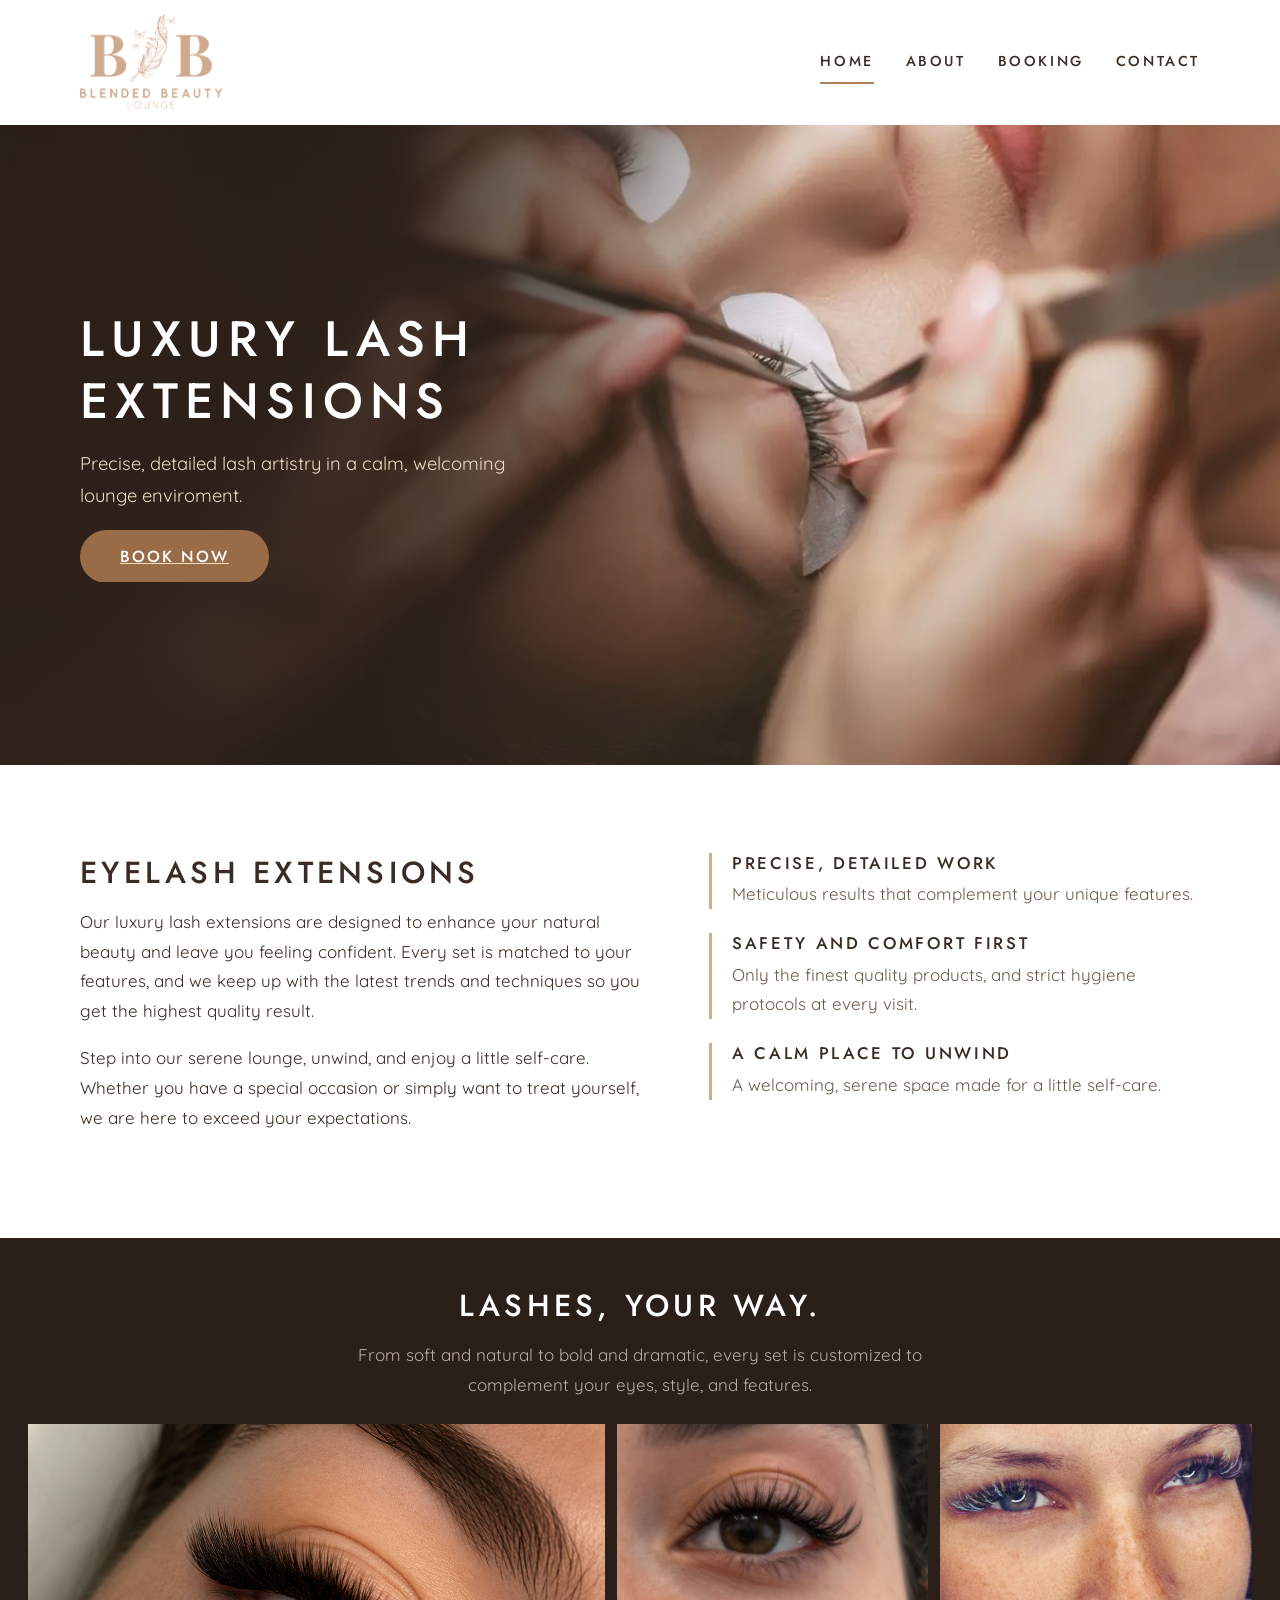
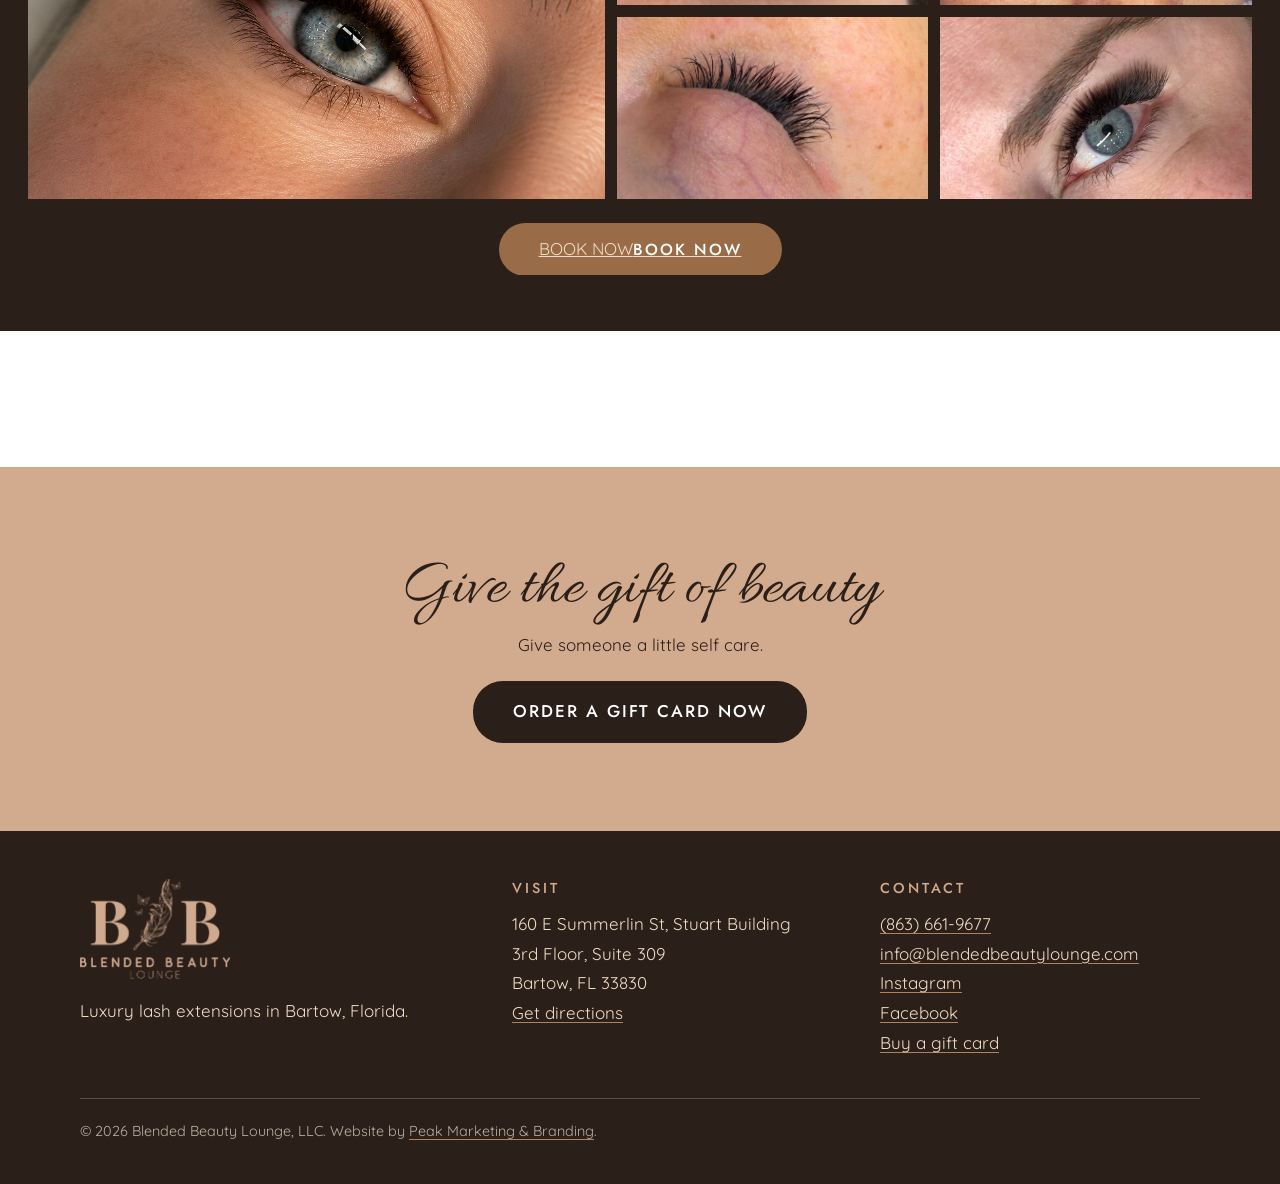
==== index.html @ c291e783 "booking button update" ====
<!DOCTYPE html>
<html lang="en">
<head>
  <meta charset="utf-8">
  <meta name="viewport" content="width=device-width, initial-scale=1">
  <title>Luxury Lash Extensions in Bartow, FL | Blended Beauty Lounge</title>
  <meta name="description" content="Blended Beauty Lounge offers luxury lash extensions in Bartow, Florida, from a licensed esthetician and multi-certified lash artist. Book online.">
  <link rel="canonical" href="https://www.blendedbeautylounge.com/">
  <link rel="icon" href="assets/favicon.png" type="image/png">
  <meta property="og:type" content="website">
  <meta property="og:site_name" content="Blended Beauty Lounge">
  <meta property="og:title" content="Luxury Lash Extensions in Bartow, FL | Blended Beauty Lounge">
  <meta property="og:description" content="Blended Beauty Lounge offers luxury lash extensions in Bartow, Florida, from a licensed esthetician and multi-certified lash artist. Book online.">
  <meta property="og:url" content="https://www.blendedbeautylounge.com/">
  <meta property="og:image" content="https://www.blendedbeautylounge.com/assets/og.jpg">
  <meta name="twitter:card" content="summary_large_image">
  <link rel="preconnect" href="https://fonts.googleapis.com">
  <link rel="preconnect" href="https://fonts.gstatic.com" crossorigin>
  <link href="https://fonts.googleapis.com/css2?family=Allura&family=Jost:wght@400;500&family=Quicksand:wght@400;500;600&display=swap" rel="stylesheet">
  <link rel="stylesheet" href="assets/style.css">
  <script type="application/ld+json">{"@context": "https://schema.org", "@type": "BeautySalon", "name": "Blended Beauty Lounge", "url": "https://www.blendedbeautylounge.com", "image": "https://www.blendedbeautylounge.com/assets/og.jpg", "telephone": "+18636619677", "email": "info@blendedbeautylounge.com", "description": "Luxury lash extensions in Bartow, Florida.", "address": {"@type": "PostalAddress", "streetAddress": "160 E Summerlin St, 3rd Floor, Suite 309", "addressLocality": "Bartow", "addressRegion": "FL", "postalCode": "33830", "addressCountry": "US"}, "sameAs": ["https://www.instagram.com/blendedbeautylounge/", "https://www.facebook.com/theblendedbeautylounge"]}</script>
</head>
<body>
  <a class="skip-link" href="#main">Skip to content</a>
  <header class="site-header">
    <div class="wrap">
      <a class="brand" href="index.html"><img src="assets/logo.png" alt="Blended Beauty Lounge" width="96" height="64"></a>
      <nav class="nav" aria-label="Main">
        <a href="index.html" aria-current="page">Home</a>
        <a href="about/index.html">About</a>
        <a href="booking/index.html">Booking</a>
        <a href="contactus/index.html">Contact</a>
      </nav>
    </div>
  </header>
  <main id="main">
    <section class="hero">
      <div class="hero-media">
        <picture>
          <source media="(max-width: 819px)" srcset="assets/hero-mobile.webp">
          <img src="assets/hero.webp" alt="A lash artist placing an individual extension with tweezers" width="2000" height="599" fetchpriority="high">
        </picture>
      </div>
      <div class="hero-copy">
        <h1>Luxury lash extensions</h1>
        <p>Precise, detailed lash artistry in a calm, welcoming lounge enviroment.</p>
        <div class="bb-booking">
          <!-- TEMPORARY: Square booking link while the normal Booksy booking is unavailable -->
          <a class="booksy-widget-button" href="https://app.squareup.com/appointments/book/9y9g8ubu2oa1xw/LD68JP7YAACZD/start" target="booking-popup" rel="noopener noreferrer" onclick="window.open(this.href, 'booking-popup', 'width=1200,height=900,menubar=no,toolbar=no,location=no,status=no,resizable=yes,scrollbars=yes'); return false;"></a>
          <!-- RESTORE THIS WHEN BOOKSY IS BACK:
          <script type="text/javascript" src="https://booksy.com/widget/code.js?id=1827236&country=us&lang=en"></script>
          -->
        </div>
      <noscript><p>Turn on JavaScript to book online, or call <a href="tel:+18636619677">(863) 661-9677</a>.</p></noscript>
      </div>
    </section>

    <section class="section" id="lashes">
      <div class="wrap split">
        <div>
          <h2>Eyelash extensions</h2>
          <p>Our luxury lash extensions are designed to enhance your natural beauty and leave you feeling confident. Every set is matched to your features, and we keep up with the latest trends and techniques so you get the highest quality result.</p>
          <p>Step into our serene lounge, unwind, and enjoy a little self-care. Whether you have a special occasion or simply want to treat yourself, we are here to exceed your expectations.</p>
        </div>
        <ul class="points">
          <li><h3>Precise, detailed work</h3><p>Meticulous results that complement your unique features.</p></li>
          <li><h3>Safety and comfort first</h3><p>Only the finest quality products, and strict hygiene protocols at every visit.</p></li>
          <li><h3>A calm place to unwind</h3><p>A welcoming, serene space made for a little self-care.</p></li>
        </ul>
      </div>
    </section>

    <section class="section work" id="work" aria-labelledby="work-title">
      <div class="wrap">
        <h2 id="work-title">Lashes, your way.</h2>
        <p class="work-intro">From soft and natural to bold and dramatic, every set is customized to complement your eyes, style, and features.</p>
        <div class="work-gallery">
          <figure class="work-photo work-photo--blue">
            <img src="assets/Blue-eye close-up.png" alt="Close-up of a blue eye with custom lash extensions" width="1122" height="1402" loading="lazy">
          </figure>
          <figure class="work-photo work-photo--brown">
            <img src="assets/Brown-eye wispy set.jpeg" alt="Brown eye with a soft, wispy lash set" width="3024" height="4032" loading="lazy">
          </figure>
          <figure class="work-photo work-photo--closed">
            <img src="assets/Closed-eye side profile.jpeg" alt="Side profile showing a detailed lash set" width="4032" height="3024" loading="lazy">
          </figure>
         <figure class="work-photo work-photo--additional">
  <img src="assets/lash-set-04.jpg" alt="Lash extension set" loading="lazy">
</figure>
<figure class="work-photo work-photo--additional">
  <img src="assets/lash-set-05.jpg" alt="Lash extension set" loading="lazy">
</figure>
        </div>
        <div class="bb-booking work-cta">
          <!-- TEMPORARY: Square booking URL while the Booksy gallery button is unavailable -->
          <a class="booksy-widget-button" href="https://app.squareup.com/appointments/book/9y9g8ubu2oa1xw/LD68JP7YAACZD/start" target="booking-popup" rel="noopener noreferrer" onclick="window.open(this.href, 'booking-popup', 'width=1200,height=900,menubar=no,toolbar=no,location=no,status=no,resizable=yes,scrollbars=yes'); return false;">BOOK NOW</a>
          <!-- RESTORE THIS WHEN READY:
          <script type="text/javascript" src="https://booksy.com/widget/code.js?id=1827236&amp;country=us&amp;lang=en&amp;instance=work"></script>
          -->
        </div>
      </div>
    </section>

    <section class="section reviews">
      <div class="wrap">
        <script src="https://elfsightcdn.com/platform.js" async></script>
        <div class="elfsight-app-362c52ef-79dd-494c-a66e-9b4983d37ee5" data-elfsight-app-lazy></div>
      </div>
    </section>

    <section class="section gift">
      <div class="wrap">
        <p class="script">Give the gift of beauty</p>
        <p>Give someone a little self care.</p>
        <!-- TEMPORARY: Square gift card URL while Booksy gift cards are unavailable -->
        <a class="btn" href="https://squareup.com/gift/MLKXYZHG140ZA/order" target="gift-card-popup" rel="noopener noreferrer" onclick="window.open(this.href, 'gift-card-popup', 'width=1100,height=900,menubar=no,toolbar=no,location=no,status=no,resizable=yes,scrollbars=yes'); return false;">Order a Gift Card now</a>
        <!-- RESTORE THIS WHEN READY:
        <a class="btn" href="https://booksy.com/en-us/1827236_blended-beauty-lounge_brows-lashes_15997_bartow">Buy a gift card on Booksy</a>
        -->
      </div>
    </section>
  </main>
  <footer class="site-footer">
    <div class="wrap">
      <div class="footer-grid">
        <div>
          <img class="footer-logo" src="assets/logo.png" alt="Blended Beauty Lounge" width="150" height="101">
          <p>Luxury lash extensions in Bartow, Florida.</p>
        </div>
        <div>
          <h2>Visit</h2>
          <address>160 E Summerlin St, Stuart Building<br>3rd Floor, Suite 309<br>Bartow, FL 33830</address>
          <p><a href="https://www.google.com/maps/search/?api=1&query=160+E+Summerlin+St+Bartow+FL+33830">Get directions</a></p>
        </div>
        <div>
          <h2>Contact</h2>
          <ul>
            <li><a href="tel:+18636619677">(863) 661-9677</a></li>
            <li><a href="mailto:info@blendedbeautylounge.com">info@blendedbeautylounge.com</a></li>
            <li><a href="https://www.instagram.com/blendedbeautylounge/">Instagram</a></li>
            <li><a href="https://www.facebook.com/theblendedbeautylounge">Facebook</a></li>
            <li><a href="https://booksy.com/en-us/1827236_blended-beauty-lounge_brows-lashes_15997_bartow">Buy a gift card</a></li>
          </ul>
        </div>
      </div>
      <p class="legal">&copy; 2026 Blended Beauty Lounge, LLC. Website by <a href="http://peak4results.com">Peak Marketing &amp; Branding</a>.</p>
    </div>
  </footer>
</body>
</html>
---- assets/style.css ----
/* Blended Beauty Lounge
   Brand tokens come from the 2023 brand guide.
   Fonts: Jost (headings) and Quicksand (body) stand in for Neothic and Caviar Dreams.
   Allura stands in for Sientta Script. Swap them if you have the licensed font files. */

:root {
  --cashmere: #efdcc5;
  --charmeuse: #d2ab8e;
  --leather: #b1815b;
  --white: #ffffff;
  --dusty-rose: #d5b1a3;
  --tulle: #bcaea1;
  --suede: #c5c1be;

  --ink: #3a2c24;          /* body text on light backgrounds */
  --ink-soft: #6b584b;
  --deep: #2b1f19;         /* dark sections */
  --button: #9a6b47;       /* Leather, darkened so white text passes contrast */
  --button-hover: #7d5538;

  --font-head: "Jost", "Century Gothic", "Avenir Next", sans-serif;
  --font-body: "Quicksand", "Avenir Next", "Segoe UI", sans-serif;
  --font-script: "Allura", "Snell Roundhand", cursive;

  --wrap: 1120px;
}

*, *::before, *::after { box-sizing: border-box; }
html { -webkit-text-size-adjust: 100%; }
body {
  margin: 0;
  background: var(--white);
  color: var(--ink);
  font-family: var(--font-body);
  font-size: 1.0625rem;
  line-height: 1.75;
}
img { max-width: 100%; height: auto; display: block; }
a { color: inherit; }

.skip-link {
  position: absolute; left: -999px; top: 0;
  background: var(--deep); color: var(--cashmere);
  padding: .75rem 1rem; z-index: 100;
}
.skip-link:focus { left: 0; }

:focus-visible { outline: 3px solid var(--ink); outline-offset: 3px; }

.wrap { width: min(100% - 3rem, var(--wrap)); margin-inline: auto; }

/* ---------- Header ---------- */
.site-header { background: var(--white); }
.site-header .wrap {
  display: flex; align-items: center; justify-content: space-between;
  gap: 1rem 2rem; flex-wrap: wrap;
  padding-block: .9rem;
}
.brand img { height: 96px; width: auto; }
.nav { display: flex; gap: .25rem 2rem; flex-wrap: wrap; }
.nav a {
  font-family: var(--font-head);
  font-size: .9rem; font-weight: 500;
  letter-spacing: .18em; text-transform: uppercase;
  text-decoration: none; color: var(--ink);
  padding: .5rem 0;
  border-bottom: 2px solid transparent;
}
.nav a:hover { border-bottom-color: var(--leather); }
.nav a[aria-current="page"] { border-bottom-color: var(--leather); }

/* ---------- Headings ---------- */
h1, h2, h3 {
  font-family: var(--font-head);
  font-weight: 500;
  text-transform: uppercase;
  letter-spacing: .14em;
  line-height: 1.25;
  margin: 0 0 1rem;
}
h1 { font-size: clamp(1.9rem, 4.2vw, 3.1rem); }
h2 { font-size: clamp(1.4rem, 2.6vw, 1.9rem); }
h3 { font-size: 1.05rem; letter-spacing: .16em; }
p { margin: 0 0 1.1rem; max-width: 62ch; }

/* ---------- Booksy button ---------- */
.bb-booking { display: inline-block; text-align: center; height: 52px; overflow: hidden; }
.booksy-widget-button {
  background-image: none !important;
  background-color: var(--button) !important;
  width: auto !important;
  height: auto !important;
  display: inline-block !important;
  padding: 16px 40px !important;
  border-radius: 30px !important;
  border: none !important;
  cursor: pointer !important;
  line-height: 20px !important;
  transition: background-color .2s ease;
}
.booksy-widget-button::after {
  content: "BOOK NOW";
  color: #fff;
  font-family: var(--font-head);
  font-size: 16px;
  font-weight: 500;
  letter-spacing: 2px;
}
.booksy-widget-button:hover { background-color: var(--button-hover) !important; }
.booksy-widget-button:focus-visible { outline: 3px solid #fff; outline-offset: 3px; }
.on-light .booksy-widget-button:focus-visible { outline-color: var(--ink); }

.btn {
  display: inline-block;
  background: var(--button); color: #fff;
  font-family: var(--font-head); font-weight: 500;
  letter-spacing: 2px; text-transform: uppercase; text-decoration: none;
  padding: 16px 40px; border-radius: 30px;
  transition: background-color .2s ease;
}
.btn:hover { background: var(--button-hover); }

/* ---------- Home hero ---------- */
.hero { display: grid; background: var(--deep); color: var(--cashmere); }
.hero-media { grid-area: 1 / 1; min-height: 340px; }
.hero-media img { width: 100%; height: 100%; object-fit: cover; object-position: 70% center; }
.hero-copy {
  grid-area: 2 / 1;
  padding: 2.5rem 1.5rem 3rem;
  display: flex; flex-direction: column; align-items: flex-start;
}
.hero-copy h1 { color: var(--white); max-width: 16ch; }
.hero-copy p { color: var(--cashmere); font-size: 1.15rem; }
.hero-copy .lockup { width: 150px; margin-bottom: 1.5rem; }

@media (min-width: 820px) {
  .hero { min-height: min(72vh, 640px); }
  .hero-media { grid-area: 1 / 1; min-height: 0; }
  .hero-media::after {
    content: ""; position: absolute; inset: 0;
    background: linear-gradient(90deg, rgba(43,31,25,.92) 0%, rgba(43,31,25,.78) 34%, rgba(43,31,25,0) 62%);
  }
  .hero-media { position: relative; }
  .hero-copy {
    grid-area: 1 / 1; z-index: 1;
    justify-content: center;
    width: min(100% - 3rem, var(--wrap)); margin-inline: auto;
    padding: 3rem 0;
  }
  .hero-copy > * { max-width: 30rem; }
  .hero-copy .lockup { width: 190px; }
}

/* ---------- Sections ---------- */
.section { padding-block: clamp(3rem, 7vw, 5.5rem); }
.section.tint { background: var(--cashmere); }
.split { display: grid; gap: 2.5rem; align-items: start; }
@media (min-width: 820px) { .split { grid-template-columns: 1.15fr 1fr; gap: 4rem; } }
@media (max-width: 819px) {
  .about-page .about-photo { order: -1; }
  .about-page .about-heading { display: flex; flex-direction: column; gap: .15rem; }
}

.points { list-style: none; margin: 0; padding: 0; display: grid; gap: 1.5rem; }
.points li { padding-left: 1.25rem; border-left: 3px solid var(--charmeuse); }
.points h3 { margin-bottom: .35rem; }
.points p { margin: 0; color: var(--ink-soft); }

.work { background: var(--deep); color: var(--cashmere); text-align: center; padding-block: clamp(2.0625rem, 3.75vw, 3rem); }
.work-eyebrow {
  margin: 0 0 .65rem;
  color: var(--charmeuse);
  font-family: var(--font-head);
  font-size: .8rem;
  font-weight: 500;
  letter-spacing: .2em;
  text-transform: uppercase;
}
.work h2 { color: var(--white); }
.work-intro { margin: 0 auto; color: var(--tulle); }
.work-gallery {
  display: grid;
  grid-template-columns: 1fr;
  grid-template-rows: repeat(2, minmax(0, 1fr));
  gap: .75rem;
  aspect-ratio: auto;
  margin: 1.5rem auto 0;
}
.work-photo { min-width: 0; min-height: 0; margin: 0; overflow: hidden; }
.work-photo img { width: 100%; height: 100%; object-fit: cover; }
.work-photo--blue img { object-position: 50% 46%; }
.work-photo--brown img { object-position: 50% 42%; }
.work-photo--closed img { object-position: 52% 50%; }
.work-photo--placeholder { background: rgba(239, 220, 197, .1); }
.work-cta { margin-top: 1.5rem; }

@media (min-width: 700px) {
  .work-gallery {
    width: 100%;
    height: clamp(280px, 37.5vw, 375px);
    grid-template-columns: minmax(0, 1.85fr) repeat(2, minmax(0, 1fr));
    grid-template-rows: repeat(2, minmax(0, 1fr));
  }
  .work-photo--blue { grid-column: 1; grid-row: 1 / span 2; }
  .work-photo--brown { grid-column: 2; grid-row: 1; }
  .work-photo--closed { grid-column: 2; grid-row: 2; }
  .work-photo--placeholder:nth-last-child(2) { grid-column: 3; grid-row: 1; }
  .work-photo--placeholder:last-child { grid-column: 3; grid-row: 2; }
  .work-photo--blue img { object-position: 50% 48%; }
  .work-photo--brown img { object-position: 50% 38%; }
  .work-photo--closed img { object-position: 53% 48%; }
}
@media (min-width: 1000px) {
  .work-gallery {
    width: min(calc(100vw - 3rem), 1224px);
    height: 375px;
    position: relative;
    left: 50%;
    transform: translateX(-50%);
  }
}
@media (max-width: 699px) {
  .work-gallery { grid-template-columns: 1fr; grid-template-rows: none; gap: .75rem; margin-top: 1.5rem; }
  .work-photo { aspect-ratio: 2.1 / 1; }
  .work-photo--blue img { object-position: 50% 55%; }
  .work-photo--brown img { object-position: 50% 40%; }
  .work-photo--closed img { object-position: 54% 67%; }
  .work-cta { margin-top: 1.5rem; }
}

.reviews { padding-top: clamp(2rem, 5vw, 3rem); }
.reviews .wrap { max-width: 1000px; }
.reviews .elfsight-app-362c52ef-79dd-494c-a66e-9b4983d37ee5 {
  width: 100%;
  max-width: 100%;
}

/* Gift band */
.gift { background: var(--charmeuse); color: var(--deep); text-align: center; }
.gift .wrap { display: grid; justify-items: center; gap: .25rem; }
.gift .script {
  font-family: var(--font-script);
  font-size: clamp(2.6rem, 6vw, 4rem);
  line-height: 1.1; margin: 0;
}
.gift p { margin-inline: auto; }
.gift .btn { background: var(--deep); }
.gift .btn:hover { background: #000; }

/* ---------- Inner pages ---------- */
.page-head { background: var(--cashmere); padding-block: clamp(2.5rem, 6vw, 4rem); }
.page-head h1 { margin: 0; }
.about-photo {
  overflow: hidden;
  border-radius: 4px;
  aspect-ratio: 1 / 1;
}
.about-photo img {
  width: 100%;
  height: 100%;
  display: block;
  object-fit: contain;
}

.info { display: grid; gap: 2rem; }
@media (min-width: 820px) { .info { grid-template-columns: 1fr 1.2fr; gap: 4rem; } }
.info address { font-style: normal; }
.info dl { margin: 0; }
.info dt {
  font-family: var(--font-head); font-size: .85rem; font-weight: 500;
  letter-spacing: .18em; text-transform: uppercase; color: var(--ink-soft);
  margin-top: 1.5rem;
}
.info dt:first-child { margin-top: 0; }
.info dd { margin: .25rem 0 0; }
.info a { text-decoration-color: var(--leather); text-underline-offset: 3px; }
.map { width: 100%; min-height: 340px; border: 0; border-radius: 4px; background: var(--cashmere); }

.booking-box { text-align: center; }
.booking-box p { margin-inline: auto; }

/* ---------- Footer ---------- */
.site-footer { background: var(--deep); color: var(--cashmere); padding-block: 3rem 2rem; }
.footer-grid { display: grid; gap: 2rem; }
@media (min-width: 820px) { .footer-grid { grid-template-columns: 1.2fr 1fr 1fr; gap: 3rem; } }
.site-footer h2 { font-size: .9rem; letter-spacing: .2em; color: var(--charmeuse); margin-bottom: .75rem; }
.site-footer address { font-style: normal; }
.site-footer a { text-decoration-color: var(--leather); text-underline-offset: 3px; }
.site-footer ul { list-style: none; margin: 0; padding: 0; }
.site-footer p { margin-bottom: .5rem; }
.footer-logo { width: 150px; margin-bottom: 1rem; }
.legal { max-width: none; margin-top: 2.5rem; padding-top: 1.25rem; border-top: 1px solid rgba(239,220,197,.25); font-size: .9rem; color: var(--tulle); }

@media (prefers-reduced-motion: reduce) { * { transition: none !important; } }

@media (max-width: 480px) {
  .site-header .brand { margin-inline: auto; }
  .nav { width: 100%; justify-content: center; gap: .25rem 1.1rem; }
  .nav a { font-size: .8rem; letter-spacing: .12em; }
  .footer-logo { margin-inline: auto; }
}
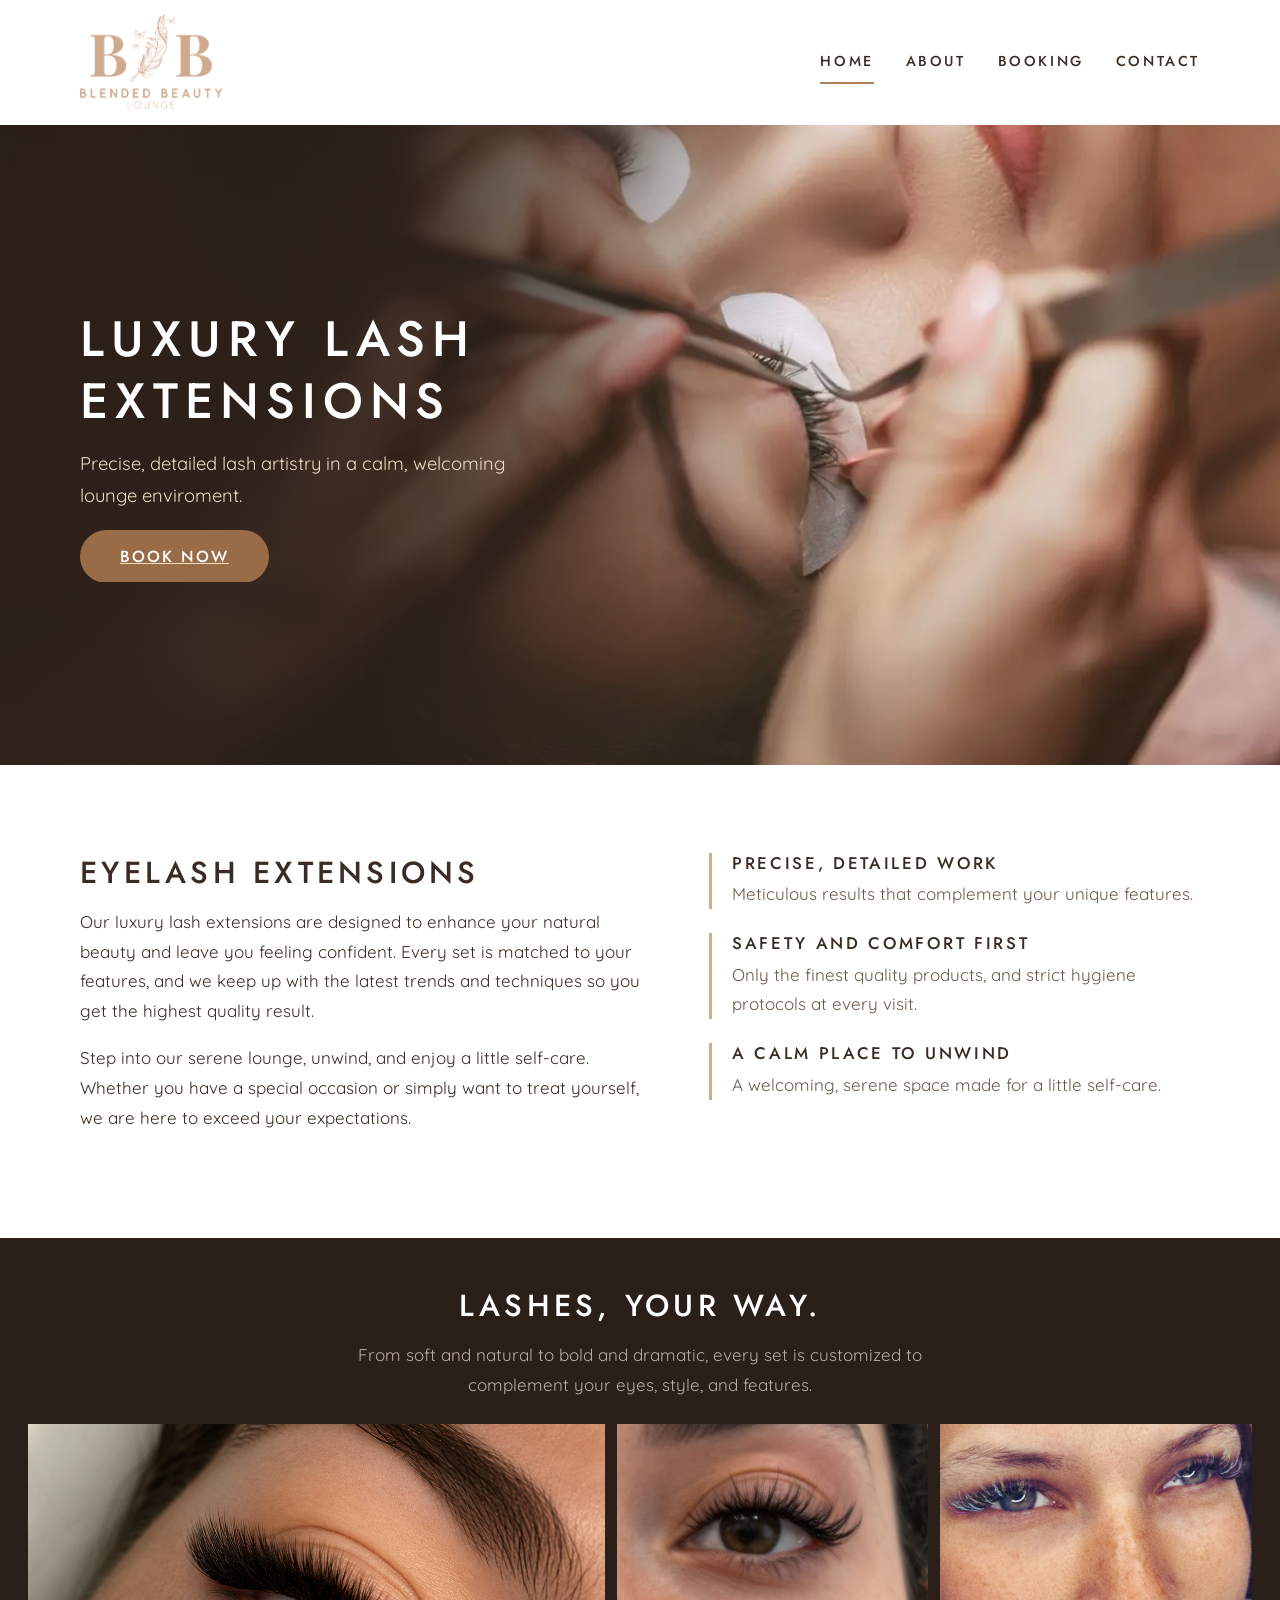
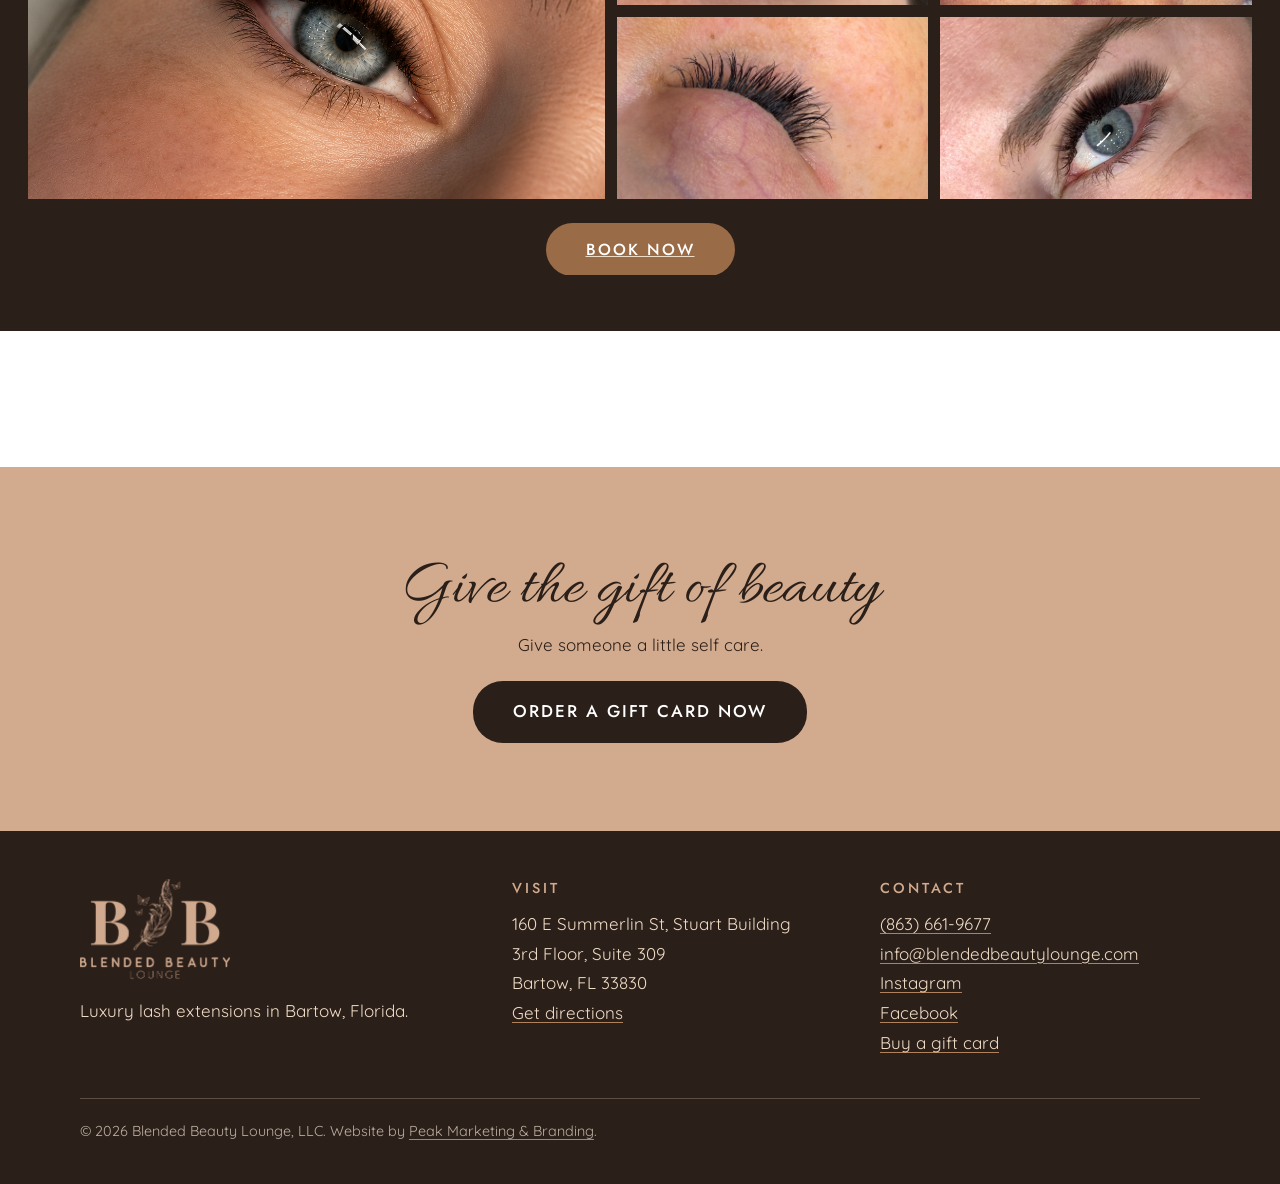
==== commit 3e6ebe54: "updated" ====
--- a/index.html
+++ b/index.html
@@ -93,7 +93,7 @@
         </div>
         <div class="bb-booking work-cta">
           <!-- TEMPORARY: Square booking URL while the Booksy gallery button is unavailable -->
-          <a class="booksy-widget-button" href="https://app.squareup.com/appointments/book/9y9g8ubu2oa1xw/LD68JP7YAACZD/start" target="booking-popup" rel="noopener noreferrer" onclick="window.open(this.href, 'booking-popup', 'width=1200,height=900,menubar=no,toolbar=no,location=no,status=no,resizable=yes,scrollbars=yes'); return false;">BOOK NOW</a>
+          <a class="booksy-widget-button" href="https://app.squareup.com/appointments/book/9y9g8ubu2oa1xw/LD68JP7YAACZD/start" target="booking-popup" rel="noopener noreferrer" onclick="window.open(this.href, 'booking-popup', 'width=1200,height=900,menubar=no,toolbar=no,location=no,status=no,resizable=yes,scrollbars=yes'); return false;"></a>
           <!-- RESTORE THIS WHEN READY:
           <script type="text/javascript" src="https://booksy.com/widget/code.js?id=1827236&amp;country=us&amp;lang=en&amp;instance=work"></script>
           -->
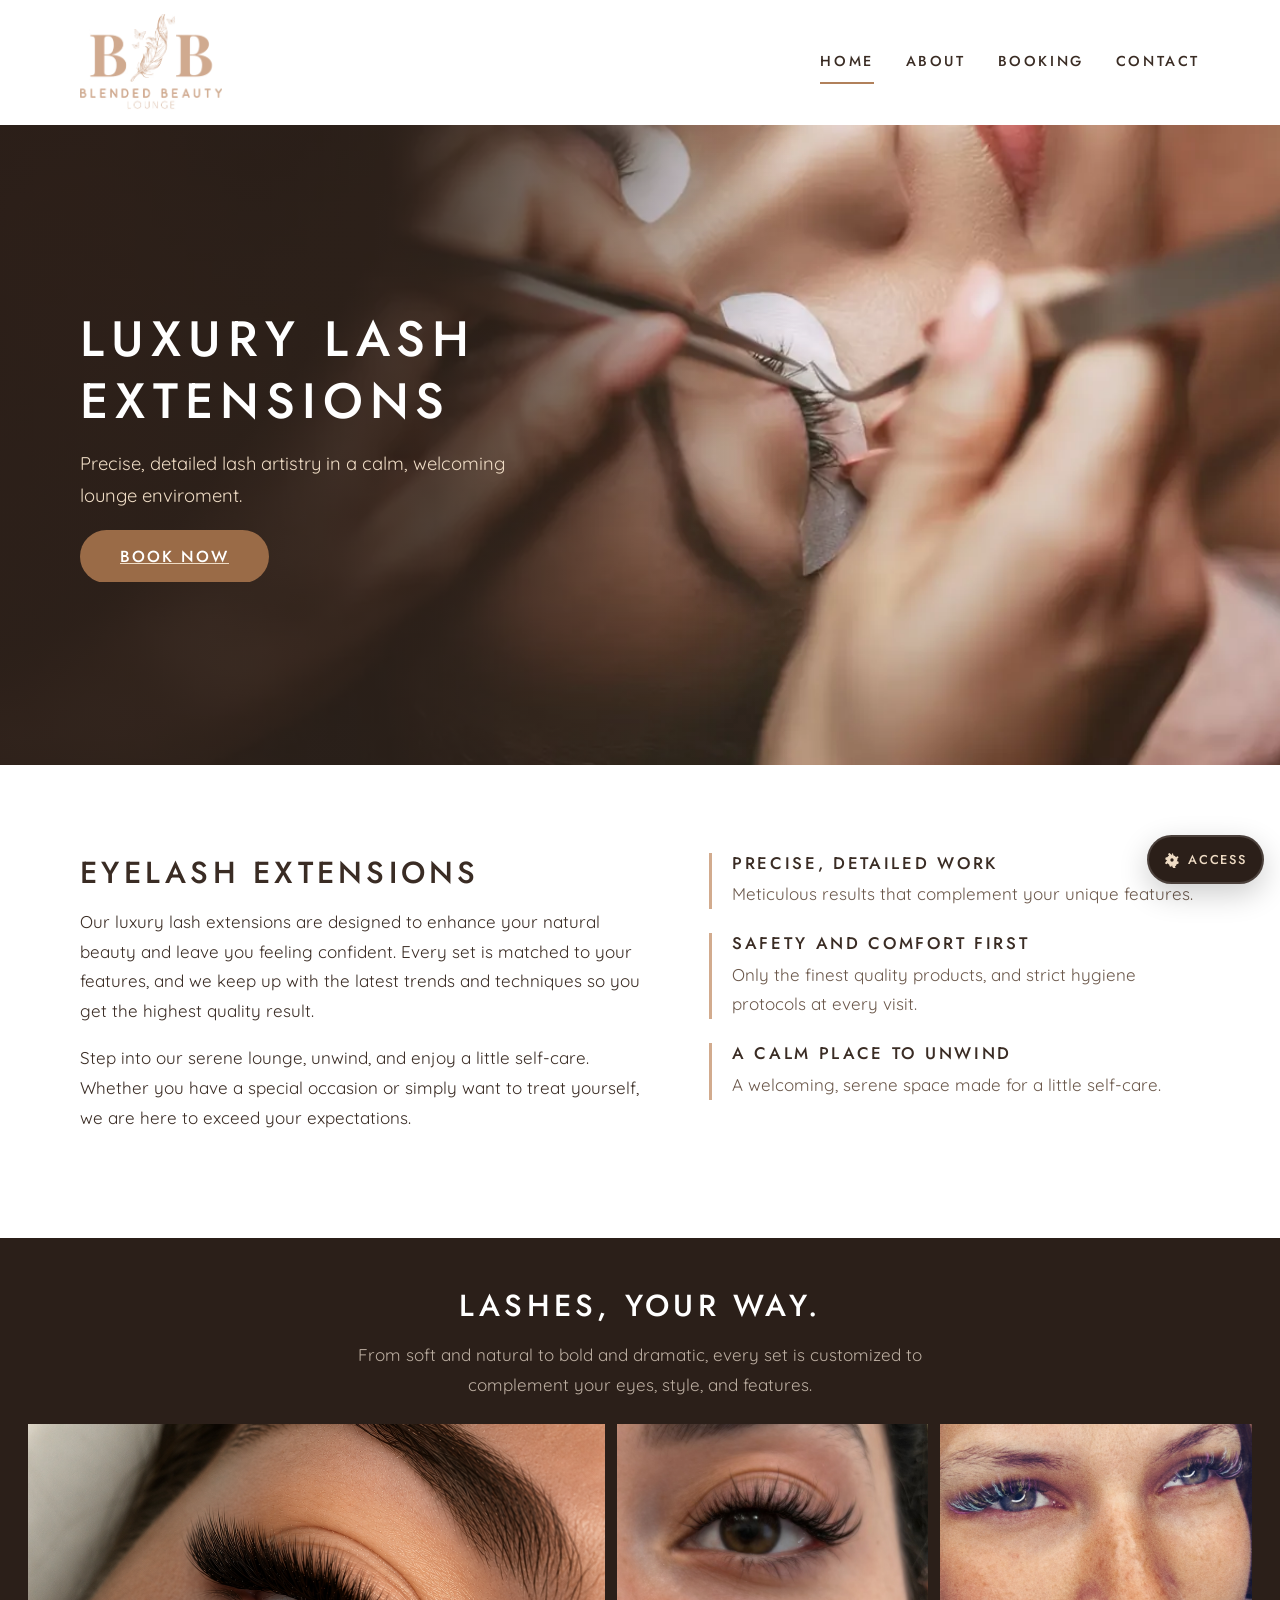
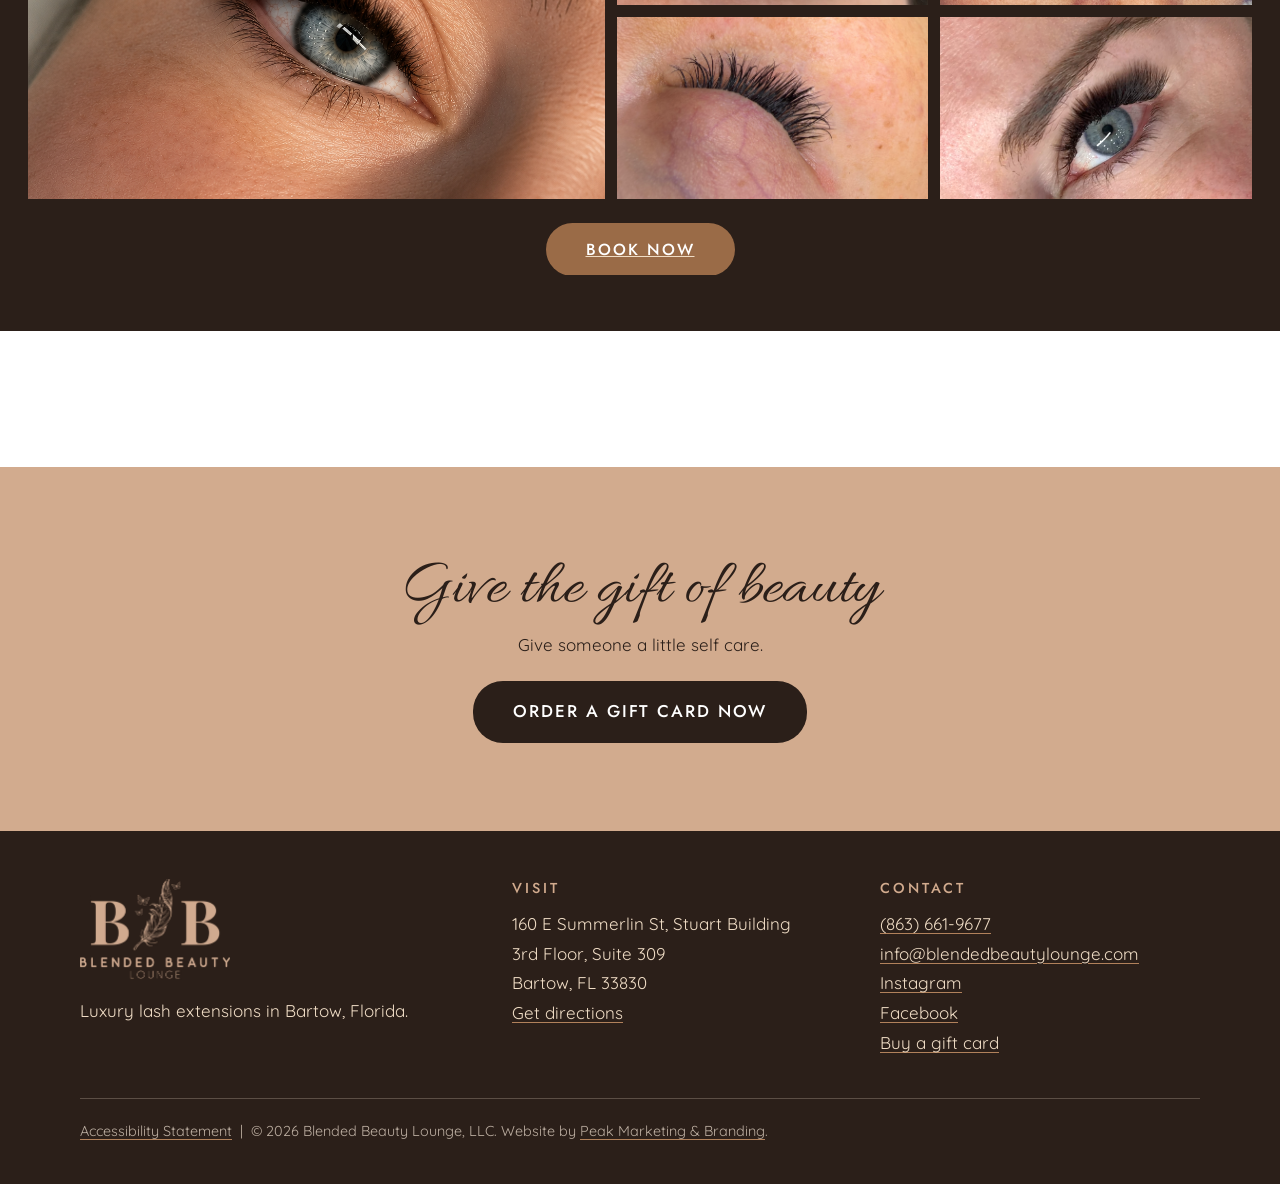
==== commit 37f94924: "ADA Update" ====
--- a/index.html
+++ b/index.html
@@ -33,6 +33,20 @@
       </nav>
     </div>
   </header>
+  <button class="a11y-toggle" id="a11y-toggle" type="button" aria-expanded="false" aria-controls="a11y-panel" aria-label="Open accessibility options">
+    <svg viewBox="0 0 24 24" aria-hidden="true" focusable="false"><path fill="currentColor" d="M12 2a2 2 0 0 1 2 2v.9a6.5 6.5 0 0 1 4.1 2.8l.7-.7a1.5 1.5 0 1 1 2.1 2.1l-.7.7A6.5 6.5 0 0 1 19.1 14H20a2 2 0 1 1 0 4h-.9a6.5 6.5 0 0 1-2.8 4.1l.7.7a1.5 1.5 0 0 1-2.1 2.1l-.7-.7A6.5 6.5 0 0 1 12 19.1V20a2 2 0 1 1-4 0v-.9A6.5 6.5 0 0 1 5.2 16.9l-.7.7A1.5 1.5 0 1 1 2.4 15.5l.7-.7A6.5 6.5 0 0 1 4.9 12H4a2 2 0 1 1 0-4h.9A6.5 6.5 0 0 1 7.7 5.2l-.7-.7A1.5 1.5 0 1 1 9.1 2.4l.7.7A6.5 6.5 0 0 1 12 4.9V4a2 2 0 0 1 2-2Zm0 7.5A2.5 2.5 0 1 0 12 14.5a2.5 2.5 0 0 0 0-5Z"/></svg>
+    <span>Access</span>
+  </button>
+  <aside class="a11y-panel" id="a11y-panel" role="dialog" aria-modal="false" aria-labelledby="a11y-panel-title" hidden>
+    <h2 id="a11y-panel-title">Accessibility options</h2>
+    <div class="a11y-panel__actions">
+      <button type="button" class="a11y-option" data-action="text" aria-pressed="false">Increase text size</button>
+      <button type="button" class="a11y-option" data-action="contrast" aria-pressed="false">Increase contrast</button>
+      <button type="button" class="a11y-option" data-action="links" aria-pressed="false">Highlight links</button>
+      <button type="button" class="a11y-option" data-action="motion" aria-pressed="false">Reduce motion</button>
+      <button type="button" class="a11y-panel-close" data-action="reset">Reset settings</button>
+    </div>
+  </aside>
   <main id="main">
     <section class="hero">
       <div class="hero-media">
@@ -46,7 +60,7 @@
         <p>Precise, detailed lash artistry in a calm, welcoming lounge enviroment.</p>
         <div class="bb-booking">
           <!-- TEMPORARY: Square booking link while the normal Booksy booking is unavailable -->
-          <a class="booksy-widget-button" href="https://app.squareup.com/appointments/book/9y9g8ubu2oa1xw/LD68JP7YAACZD/start" target="booking-popup" rel="noopener noreferrer" onclick="window.open(this.href, 'booking-popup', 'width=1200,height=900,menubar=no,toolbar=no,location=no,status=no,resizable=yes,scrollbars=yes'); return false;"></a>
+          <a class="booksy-widget-button" href="https://app.squareup.com/appointments/book/9y9g8ubu2oa1xw/LD68JP7YAACZD/start" target="booking-popup" rel="noopener noreferrer" aria-label="Book an appointment" title="Book an appointment" onclick="window.open(this.href, 'booking-popup', 'width=1200,height=900,menubar=no,toolbar=no,location=no,status=no,resizable=yes,scrollbars=yes'); return false;"><span class="sr-only">Book an appointment</span></a>
           <!-- RESTORE THIS WHEN BOOKSY IS BACK:
           <script type="text/javascript" src="https://booksy.com/widget/code.js?id=1827236&country=us&lang=en"></script>
           -->
@@ -93,7 +107,7 @@
         </div>
         <div class="bb-booking work-cta">
           <!-- TEMPORARY: Square booking URL while the Booksy gallery button is unavailable -->
-          <a class="booksy-widget-button" href="https://app.squareup.com/appointments/book/9y9g8ubu2oa1xw/LD68JP7YAACZD/start" target="booking-popup" rel="noopener noreferrer" onclick="window.open(this.href, 'booking-popup', 'width=1200,height=900,menubar=no,toolbar=no,location=no,status=no,resizable=yes,scrollbars=yes'); return false;"></a>
+          <a class="booksy-widget-button" href="https://app.squareup.com/appointments/book/9y9g8ubu2oa1xw/LD68JP7YAACZD/start" target="booking-popup" rel="noopener noreferrer" aria-label="Book an appointment" title="Book an appointment" onclick="window.open(this.href, 'booking-popup', 'width=1200,height=900,menubar=no,toolbar=no,location=no,status=no,resizable=yes,scrollbars=yes'); return false;"><span class="sr-only">Book an appointment</span></a>
           <!-- RESTORE THIS WHEN READY:
           <script type="text/javascript" src="https://booksy.com/widget/code.js?id=1827236&amp;country=us&amp;lang=en&amp;instance=work"></script>
           -->
@@ -113,7 +127,7 @@
         <p class="script">Give the gift of beauty</p>
         <p>Give someone a little self care.</p>
         <!-- TEMPORARY: Square gift card URL while Booksy gift cards are unavailable -->
-        <a class="btn" href="https://squareup.com/gift/MLKXYZHG140ZA/order" target="gift-card-popup" rel="noopener noreferrer" onclick="window.open(this.href, 'gift-card-popup', 'width=1100,height=900,menubar=no,toolbar=no,location=no,status=no,resizable=yes,scrollbars=yes'); return false;">Order a Gift Card now</a>
+        <a class="btn" href="https://squareup.com/gift/MLKXYZHG140ZA/order" target="gift-card-popup" rel="noopener noreferrer" aria-label="Order a Gift Card now" title="Order a Gift Card now" onclick="window.open(this.href, 'gift-card-popup', 'width=1100,height=900,menubar=no,toolbar=no,location=no,status=no,resizable=yes,scrollbars=yes'); return false;">Order a Gift Card now</a>
         <!-- RESTORE THIS WHEN READY:
         <a class="btn" href="https://booksy.com/en-us/1827236_blended-beauty-lounge_brows-lashes_15997_bartow">Buy a gift card on Booksy</a>
         -->
@@ -143,8 +157,9 @@
           </ul>
         </div>
       </div>
-      <p class="legal">&copy; 2026 Blended Beauty Lounge, LLC. Website by <a href="http://peak4results.com">Peak Marketing &amp; Branding</a>.</p>
+      <p class="legal"><a href="accessibility/index.html">Accessibility Statement</a> &nbsp;|&nbsp; &copy; 2026 Blended Beauty Lounge, LLC. Website by <a href="http://peak4results.com">Peak Marketing &amp; Branding</a>.</p>
     </div>
   </footer>
+  <script src="assets/accessibility.js"></script>
 </body>
 </html>
--- a/assets/style.css
+++ b/assets/style.css
@@ -23,6 +23,7 @@
   --font-script: "Allura", "Snell Roundhand", cursive;
 
   --wrap: 1120px;
+  --site-font-scale: 1;
 }
 
 *, *::before, *::after { box-sizing: border-box; }
@@ -32,8 +33,9 @@
   background: var(--white);
   color: var(--ink);
   font-family: var(--font-body);
-  font-size: 1.0625rem;
+  font-size: calc(1.0625rem * var(--site-font-scale));
   line-height: 1.75;
+  transition: background-color .2s ease, color .2s ease;
 }
 img { max-width: 100%; height: auto; display: block; }
 a { color: inherit; }
@@ -46,6 +48,156 @@
 .skip-link:focus { left: 0; }
 
 :focus-visible { outline: 3px solid var(--ink); outline-offset: 3px; }
+
+.sr-only {
+  position: absolute;
+  width: 1px; height: 1px;
+  padding: 0; margin: -1px;
+  overflow: hidden; clip: rect(0, 0, 0, 0);
+  white-space: nowrap; border: 0;
+}
+
+.a11y-toggle {
+  position: fixed;
+  right: 1rem;
+  bottom: 1rem;
+  z-index: 2000;
+  display: inline-flex;
+  align-items: center;
+  justify-content: center;
+  gap: .5rem;
+  background: var(--deep);
+  color: var(--cashmere);
+  border: 2px solid rgba(255,255,255,.15);
+  border-radius: 999px;
+  padding: .8rem .95rem;
+  box-shadow: 0 10px 30px rgba(0,0,0,.2);
+  cursor: pointer;
+  font-family: var(--font-head);
+  font-size: .8rem;
+  font-weight: 500;
+  letter-spacing: .14em;
+  text-transform: uppercase;
+}
+.a11y-toggle svg { width: 1rem; height: 1rem; }
+.a11y-toggle:focus-visible,
+.a11y-option:focus-visible,
+.a11y-panel-close:focus-visible { outline: 3px solid var(--cashmere); outline-offset: 3px; }
+
+.a11y-panel {
+  position: fixed;
+  right: 1rem;
+  bottom: 4.6rem;
+  z-index: 1999;
+  width: min(20rem, calc(100vw - 2rem));
+  background: rgba(255,255,255,.97);
+  color: var(--ink);
+  border: 1px solid rgba(58,44,36,.15);
+  border-radius: 18px;
+  box-shadow: 0 16px 40px rgba(0,0,0,.18);
+  padding: 1rem;
+}
+.a11y-panel[hidden] { display: none; }
+.a11y-panel h2 {
+  font-size: 1rem;
+  margin: 0 0 .9rem;
+  letter-spacing: .12em;
+}
+.a11y-panel__actions {
+  display: grid;
+  gap: .5rem;
+}
+.a11y-option,
+.a11y-panel-close {
+  appearance: none;
+  border: 1px solid rgba(58,44,36,.2);
+  background: #fff;
+  color: var(--ink);
+  border-radius: 10px;
+  padding: .75rem .9rem;
+  text-align: left;
+  font-family: var(--font-body);
+  font-size: .95rem;
+  font-weight: 600;
+  cursor: pointer;
+}
+.a11y-option[aria-pressed="true"] {
+  background: rgba(177,129,91,.12);
+  border-color: rgba(177,129,91,.7);
+}
+.a11y-panel-close {
+  margin-top: .5rem;
+  text-align: center;
+}
+
+body.a11y-high-contrast {
+  --cashmere: #f4f1ee;
+  --ink: #ffffff;
+  --ink-soft: #e2e8f0;
+  --deep: #000000;
+  --button: #ffd200;
+  --button-hover: #ffbf00;
+  background: #000;
+  color: #fff;
+}
+body.a11y-high-contrast .site-header,
+body.a11y-high-contrast .site-footer,
+body.a11y-high-contrast .hero,
+body.a11y-high-contrast .page-head,
+body.a11y-high-contrast .gift,
+body.a11y-high-contrast .work,
+body.a11y-high-contrast .section.tint,
+body.a11y-high-contrast .map {
+  background-color: #101010;
+  color: #fff;
+}
+body.a11y-high-contrast .nav a,
+body.a11y-high-contrast a,
+body.a11y-high-contrast .btn,
+body.a11y-high-contrast .booksy-widget-button,
+body.a11y-high-contrast .site-footer h2,
+body.a11y-high-contrast .legal,
+body.a11y-high-contrast .gift p,
+body.a11y-high-contrast .hero-copy p,
+body.a11y-high-contrast .hero-copy h1,
+body.a11y-high-contrast .work-intro,
+body.a11y-high-contrast .points p,
+body.a11y-high-contrast .info dt,
+body.a11y-high-contrast .info dd,
+body.a11y-high-contrast .site-footer p,
+body.a11y-high-contrast .site-footer li,
+body.a11y-high-contrast .site-footer address {
+  color: #fff;
+}
+body.a11y-high-contrast .btn,
+body.a11y-high-contrast .booksy-widget-button { background: var(--button); color: #000; }
+body.a11y-high-contrast .btn:hover,
+body.a11y-high-contrast .booksy-widget-button:hover { background: var(--button-hover); }
+body.a11y-high-contrast .a11y-panel {
+  background: #111;
+  color: #fff;
+  border-color: rgba(255,255,255,.2);
+}
+body.a11y-high-contrast .a11y-option,
+body.a11y-high-contrast .a11y-panel-close {
+  background: #1b1b1b;
+  border-color: rgba(255,255,255,.2);
+  color: #fff;
+}
+body.a11y-link-highlight a {
+  text-decoration: underline;
+  text-decoration-thickness: .18em;
+  text-underline-offset: .15em;
+  background: rgba(255, 230, 110, .5);
+}
+body.a11y-reduced-motion *,
+body.a11y-reduced-motion *::before,
+body.a11y-reduced-motion *::after {
+  animation-duration: .001ms !important;
+  animation-iteration-count: 1 !important;
+  transition-duration: .001ms !important;
+  scroll-behavior: auto !important;
+}
 
 .wrap { width: min(100% - 3rem, var(--wrap)); margin-inline: auto; }
 
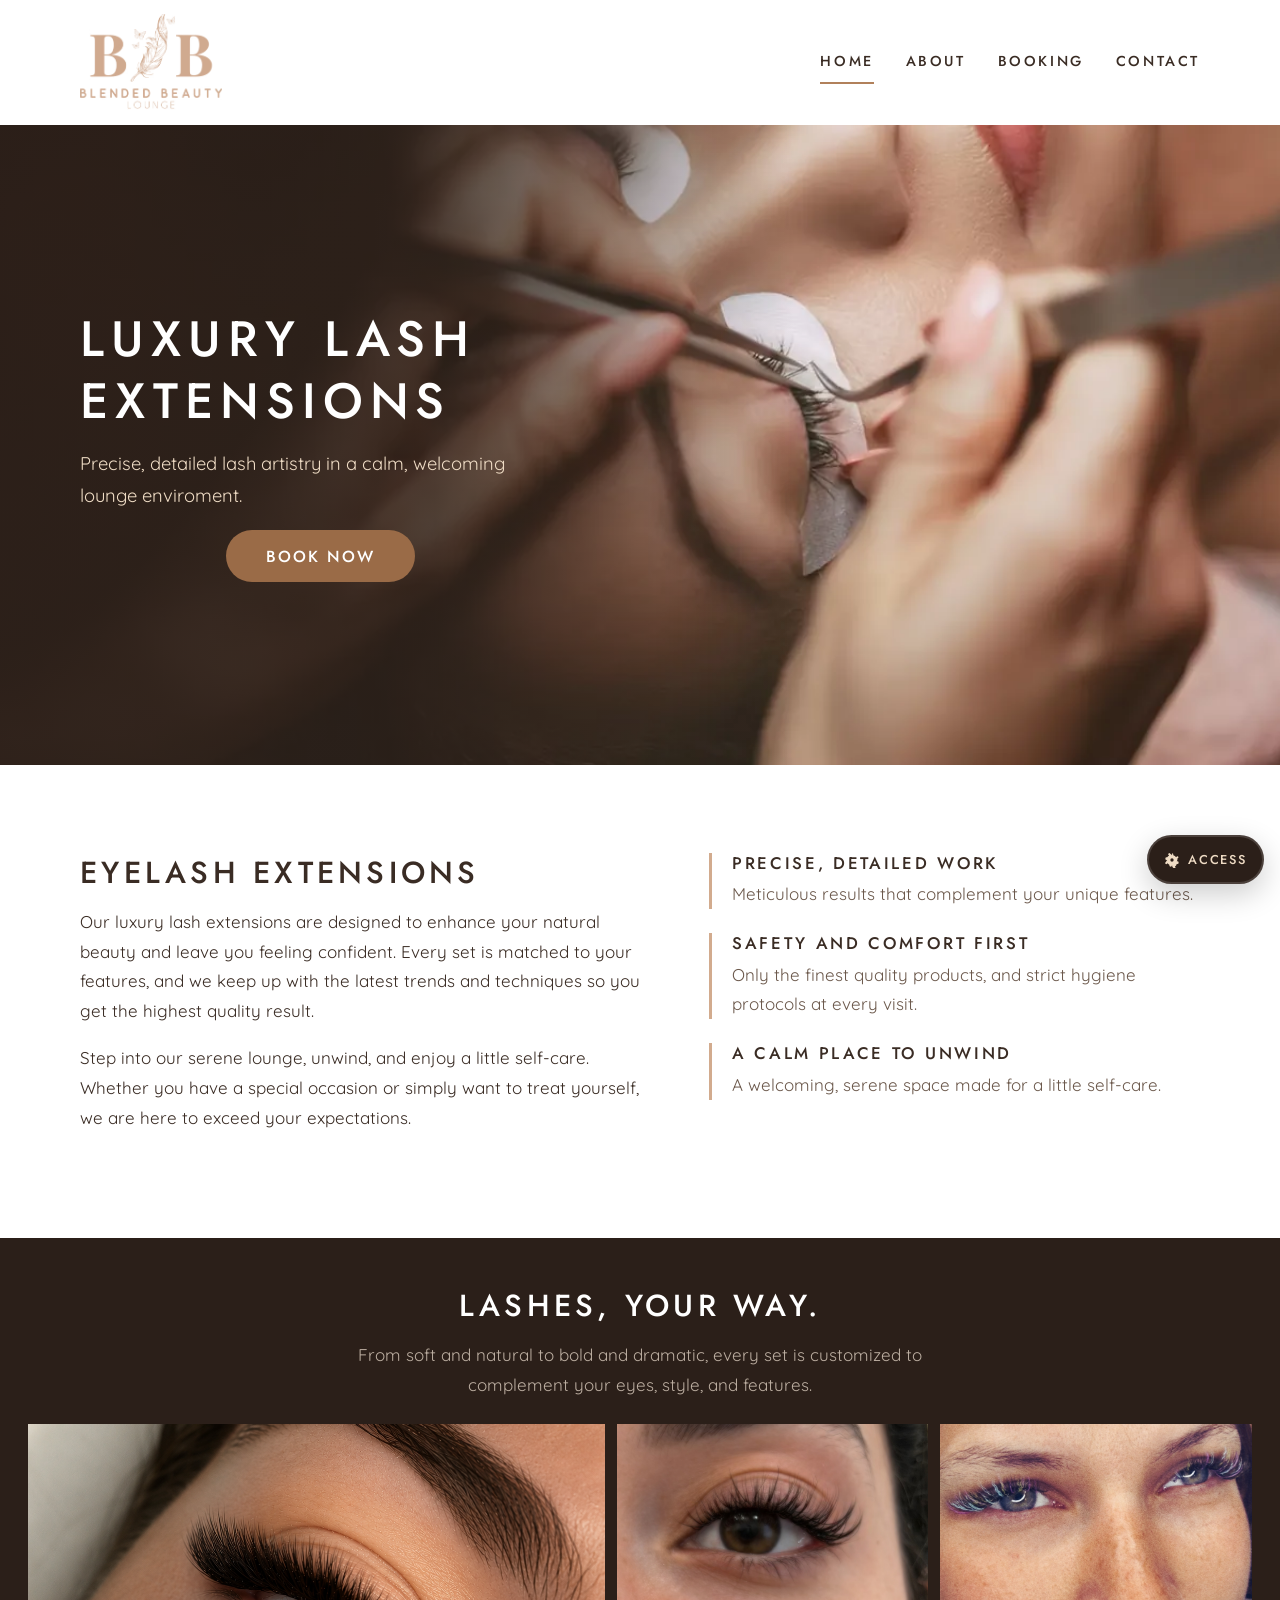
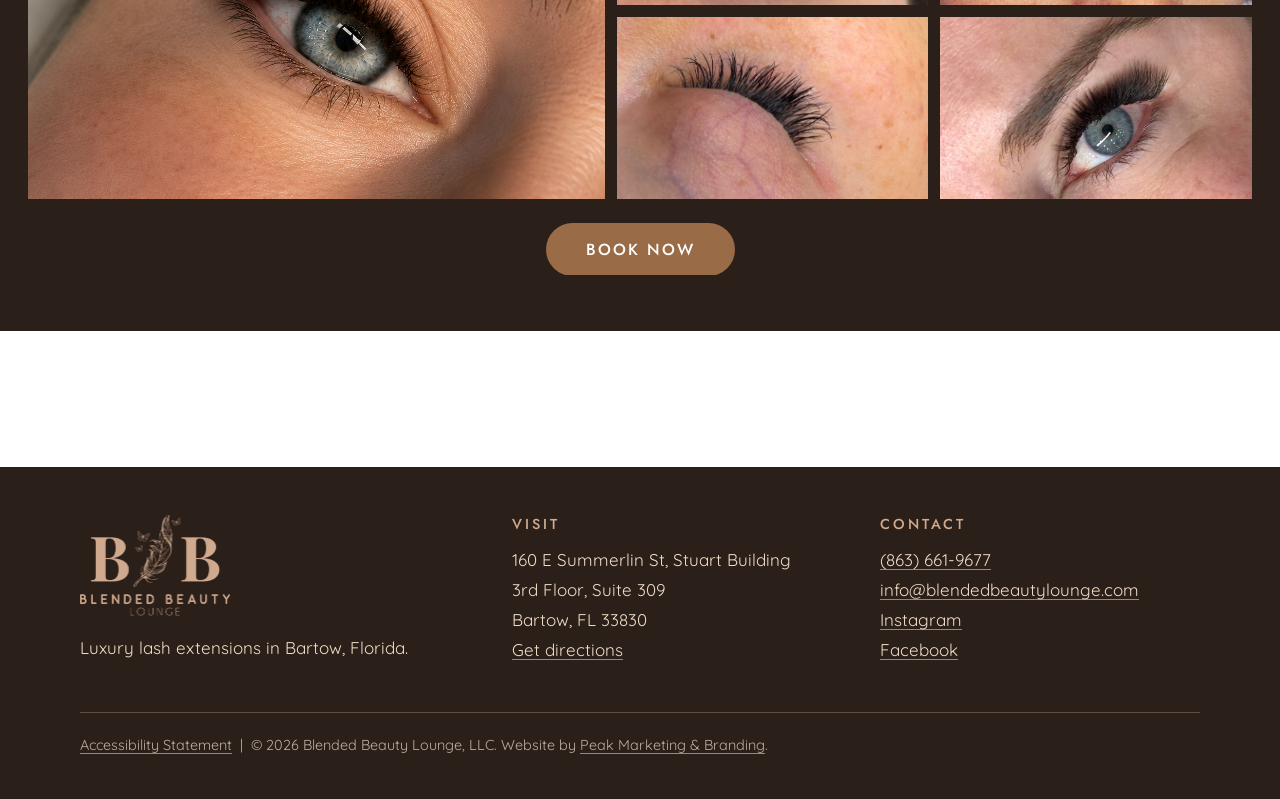
==== commit 883b065d: "Minor Updates" ====
--- a/index.html
+++ b/index.html
@@ -60,7 +60,7 @@
         <p>Precise, detailed lash artistry in a calm, welcoming lounge enviroment.</p>
         <div class="bb-booking">
           <!-- TEMPORARY: Square booking link while the normal Booksy booking is unavailable -->
-          <a class="booksy-widget-button" href="https://app.squareup.com/appointments/book/9y9g8ubu2oa1xw/LD68JP7YAACZD/start" target="booking-popup" rel="noopener noreferrer" aria-label="Book an appointment" title="Book an appointment" onclick="window.open(this.href, 'booking-popup', 'width=1200,height=900,menubar=no,toolbar=no,location=no,status=no,resizable=yes,scrollbars=yes'); return false;"><span class="sr-only">Book an appointment</span></a>
+          <a class="booksy-widget-button" href="https://app.squareup.com/appointments/book/9y9g8ubu2oa1xw/LD68JP7YAACZD/start" aria-label="Book an appointment" title="Book an appointment"><span class="sr-only">Book an appointment</span></a>
           <!-- RESTORE THIS WHEN BOOKSY IS BACK:
           <script type="text/javascript" src="https://booksy.com/widget/code.js?id=1827236&country=us&lang=en"></script>
           -->
@@ -107,7 +107,7 @@
         </div>
         <div class="bb-booking work-cta">
           <!-- TEMPORARY: Square booking URL while the Booksy gallery button is unavailable -->
-          <a class="booksy-widget-button" href="https://app.squareup.com/appointments/book/9y9g8ubu2oa1xw/LD68JP7YAACZD/start" target="booking-popup" rel="noopener noreferrer" aria-label="Book an appointment" title="Book an appointment" onclick="window.open(this.href, 'booking-popup', 'width=1200,height=900,menubar=no,toolbar=no,location=no,status=no,resizable=yes,scrollbars=yes'); return false;"><span class="sr-only">Book an appointment</span></a>
+          <a class="booksy-widget-button" href="https://app.squareup.com/appointments/book/9y9g8ubu2oa1xw/LD68JP7YAACZD/start" aria-label="Book an appointment" title="Book an appointment"><span class="sr-only">Book an appointment</span></a>
           <!-- RESTORE THIS WHEN READY:
           <script type="text/javascript" src="https://booksy.com/widget/code.js?id=1827236&amp;country=us&amp;lang=en&amp;instance=work"></script>
           -->
@@ -119,18 +119,6 @@
       <div class="wrap">
         <script src="https://elfsightcdn.com/platform.js" async></script>
         <div class="elfsight-app-362c52ef-79dd-494c-a66e-9b4983d37ee5" data-elfsight-app-lazy></div>
-      </div>
-    </section>
-
-    <section class="section gift">
-      <div class="wrap">
-        <p class="script">Give the gift of beauty</p>
-        <p>Give someone a little self care.</p>
-        <!-- TEMPORARY: Square gift card URL while Booksy gift cards are unavailable -->
-        <a class="btn" href="https://squareup.com/gift/MLKXYZHG140ZA/order" target="gift-card-popup" rel="noopener noreferrer" aria-label="Order a Gift Card now" title="Order a Gift Card now" onclick="window.open(this.href, 'gift-card-popup', 'width=1100,height=900,menubar=no,toolbar=no,location=no,status=no,resizable=yes,scrollbars=yes'); return false;">Order a Gift Card now</a>
-        <!-- RESTORE THIS WHEN READY:
-        <a class="btn" href="https://booksy.com/en-us/1827236_blended-beauty-lounge_brows-lashes_15997_bartow">Buy a gift card on Booksy</a>
-        -->
       </div>
     </section>
   </main>
@@ -153,7 +141,7 @@
             <li><a href="mailto:info@blendedbeautylounge.com">info@blendedbeautylounge.com</a></li>
             <li><a href="https://www.instagram.com/blendedbeautylounge/">Instagram</a></li>
             <li><a href="https://www.facebook.com/theblendedbeautylounge">Facebook</a></li>
-            <li><a href="https://booksy.com/en-us/1827236_blended-beauty-lounge_brows-lashes_15997_bartow">Buy a gift card</a></li>
+            <!-- <li><a href="https://booksy.com/en-us/1827236_blended-beauty-lounge_brows-lashes_15997_bartow">Buy a gift card</a></li> -->
           </ul>
         </div>
       </div>
--- a/assets/style.css
+++ b/assets/style.css
@@ -248,6 +248,7 @@
   border: none !important;
   cursor: pointer !important;
   line-height: 20px !important;
+  text-decoration: none !important;
   transition: background-color .2s ease;
 }
 .booksy-widget-button::after {
@@ -283,6 +284,11 @@
 }
 .hero-copy h1 { color: var(--white); max-width: 16ch; }
 .hero-copy p { color: var(--cashmere); font-size: 1.15rem; }
+.hero-copy .bb-booking {
+  width: 100%;
+  display: flex;
+  justify-content: center;
+}
 .hero-copy .lockup { width: 150px; margin-bottom: 1.5rem; }
 
 @media (min-width: 820px) {
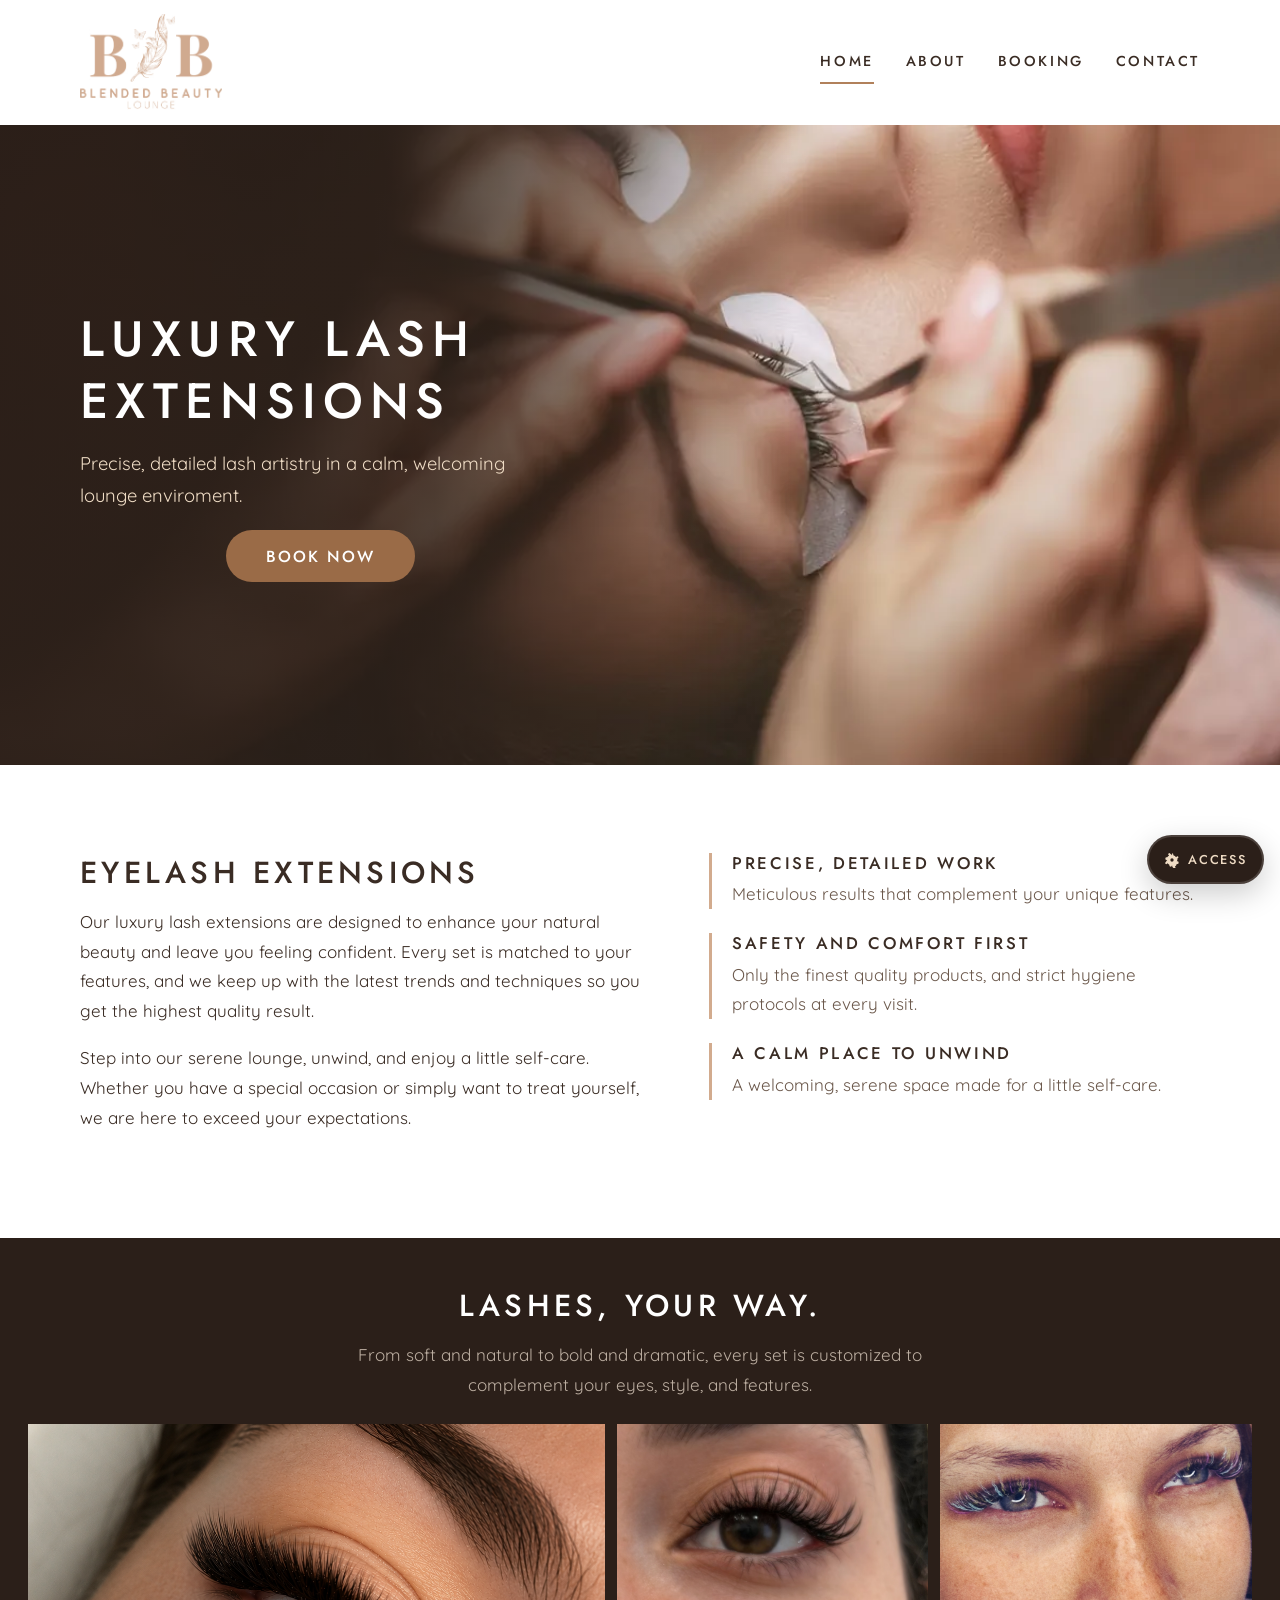
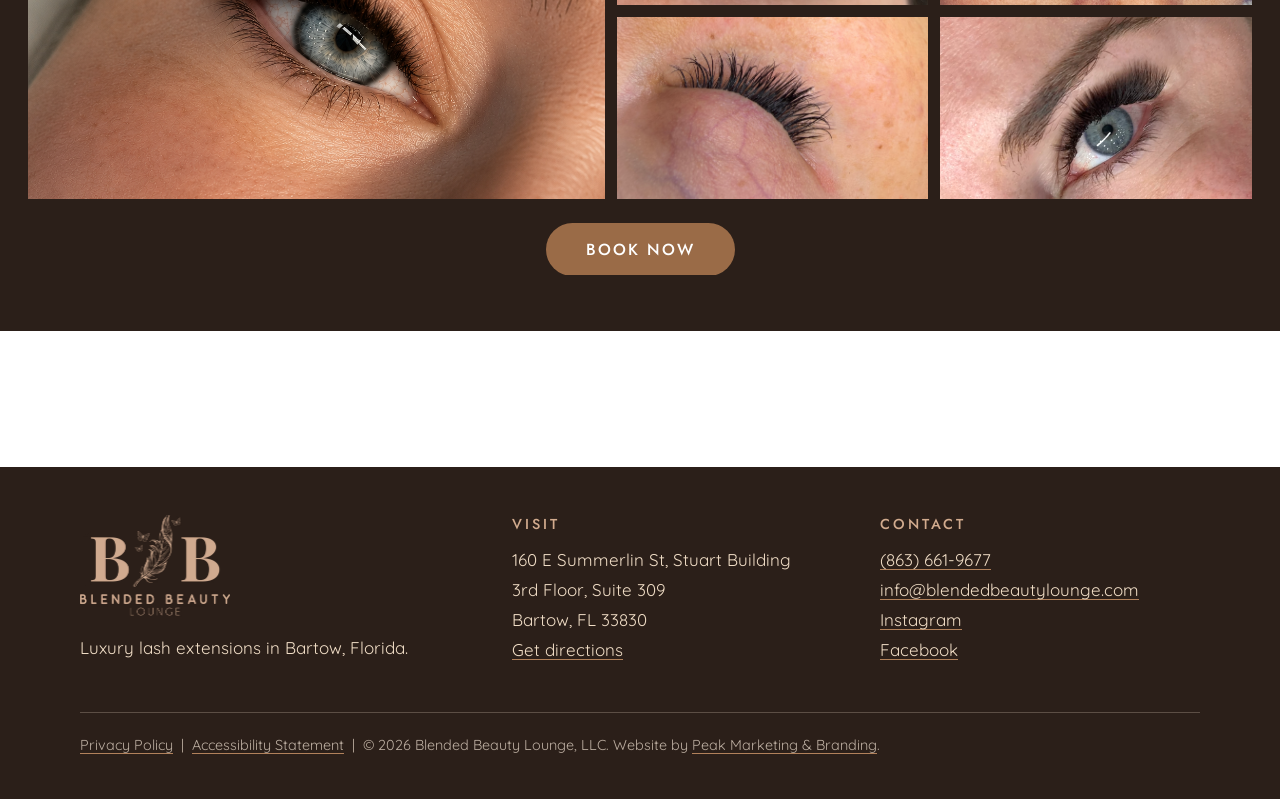
==== commit 7f1e14bf: "Google Analytics added" ====
--- a/index.html
+++ b/index.html
@@ -18,6 +18,13 @@
   <link rel="preconnect" href="https://fonts.gstatic.com" crossorigin>
   <link href="https://fonts.googleapis.com/css2?family=Allura&family=Jost:wght@400;500&family=Quicksand:wght@400;500;600&display=swap" rel="stylesheet">
   <link rel="stylesheet" href="assets/style.css">
+  <script async src="https://www.googletagmanager.com/gtag/js?id=G-LCTXQ1WJH5"></script>
+  <script>
+    window.dataLayer = window.dataLayer || [];
+    function gtag(){dataLayer.push(arguments);}
+    gtag('js', new Date());
+    gtag('config', 'G-LCTXQ1WJH5');
+  </script>
   <script type="application/ld+json">{"@context": "https://schema.org", "@type": "BeautySalon", "name": "Blended Beauty Lounge", "url": "https://www.blendedbeautylounge.com", "image": "https://www.blendedbeautylounge.com/assets/og.jpg", "telephone": "+18636619677", "email": "info@blendedbeautylounge.com", "description": "Luxury lash extensions in Bartow, Florida.", "address": {"@type": "PostalAddress", "streetAddress": "160 E Summerlin St, 3rd Floor, Suite 309", "addressLocality": "Bartow", "addressRegion": "FL", "postalCode": "33830", "addressCountry": "US"}, "sameAs": ["https://www.instagram.com/blendedbeautylounge/", "https://www.facebook.com/theblendedbeautylounge"]}</script>
 </head>
 <body>
@@ -145,7 +152,7 @@
           </ul>
         </div>
       </div>
-      <p class="legal"><a href="accessibility/index.html">Accessibility Statement</a> &nbsp;|&nbsp; &copy; 2026 Blended Beauty Lounge, LLC. Website by <a href="http://peak4results.com">Peak Marketing &amp; Branding</a>.</p>
+      <p class="legal"><a href="privacy.html">Privacy Policy</a> &nbsp;|&nbsp; <a href="accessibility/index.html">Accessibility Statement</a> &nbsp;|&nbsp; &copy; 2026 Blended Beauty Lounge, LLC. Website by <a href="http://peak4results.com">Peak Marketing &amp; Branding</a>.</p>
     </div>
   </footer>
   <script src="assets/accessibility.js"></script>
--- a/assets/style.css
+++ b/assets/style.css
@@ -408,6 +408,14 @@
 /* ---------- Inner pages ---------- */
 .page-head { background: var(--cashmere); padding-block: clamp(2.5rem, 6vw, 4rem); }
 .page-head h1 { margin: 0; }
+.privacy-content {
+  max-width: 760px;
+}
+.privacy-content ul {
+  margin: 0 0 1.25rem;
+  padding-left: 1.5rem;
+}
+.privacy-content li + li { margin-top: .35rem; }
 .about-photo {
   overflow: hidden;
   border-radius: 4px;
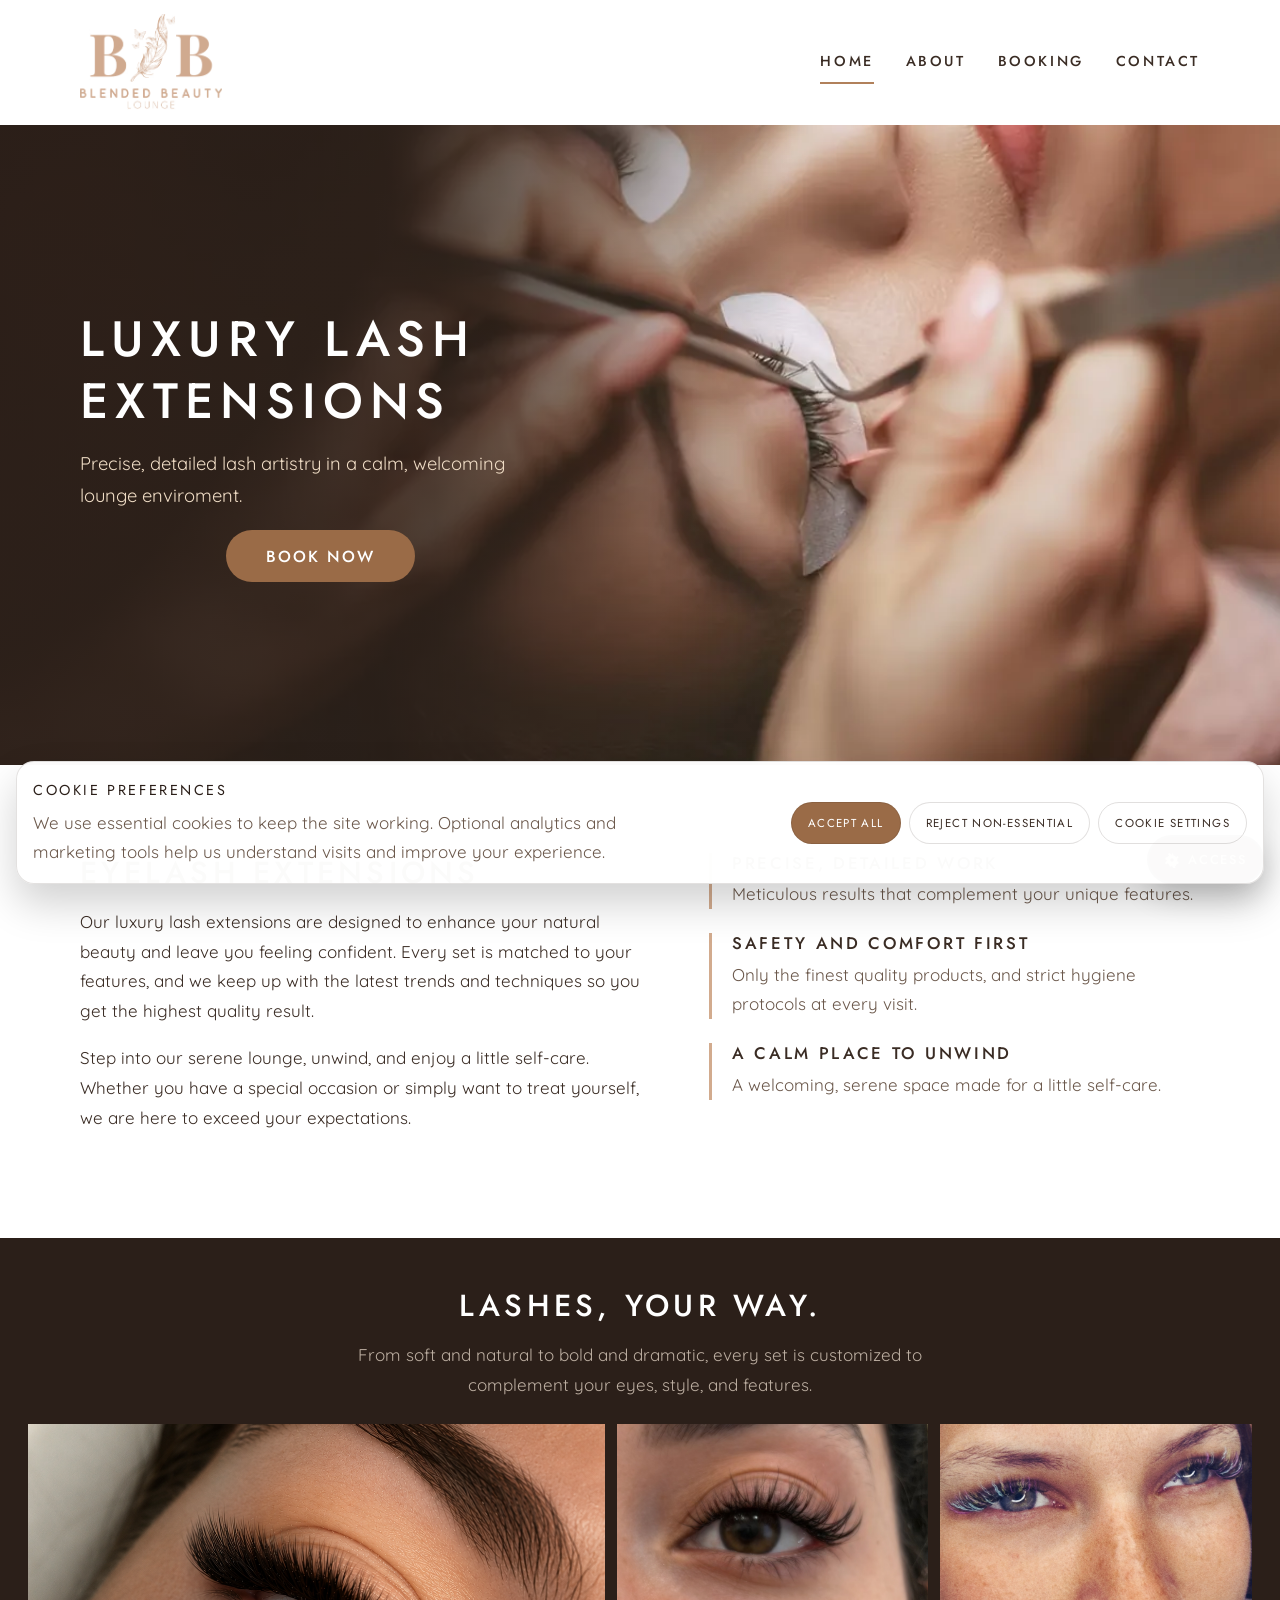
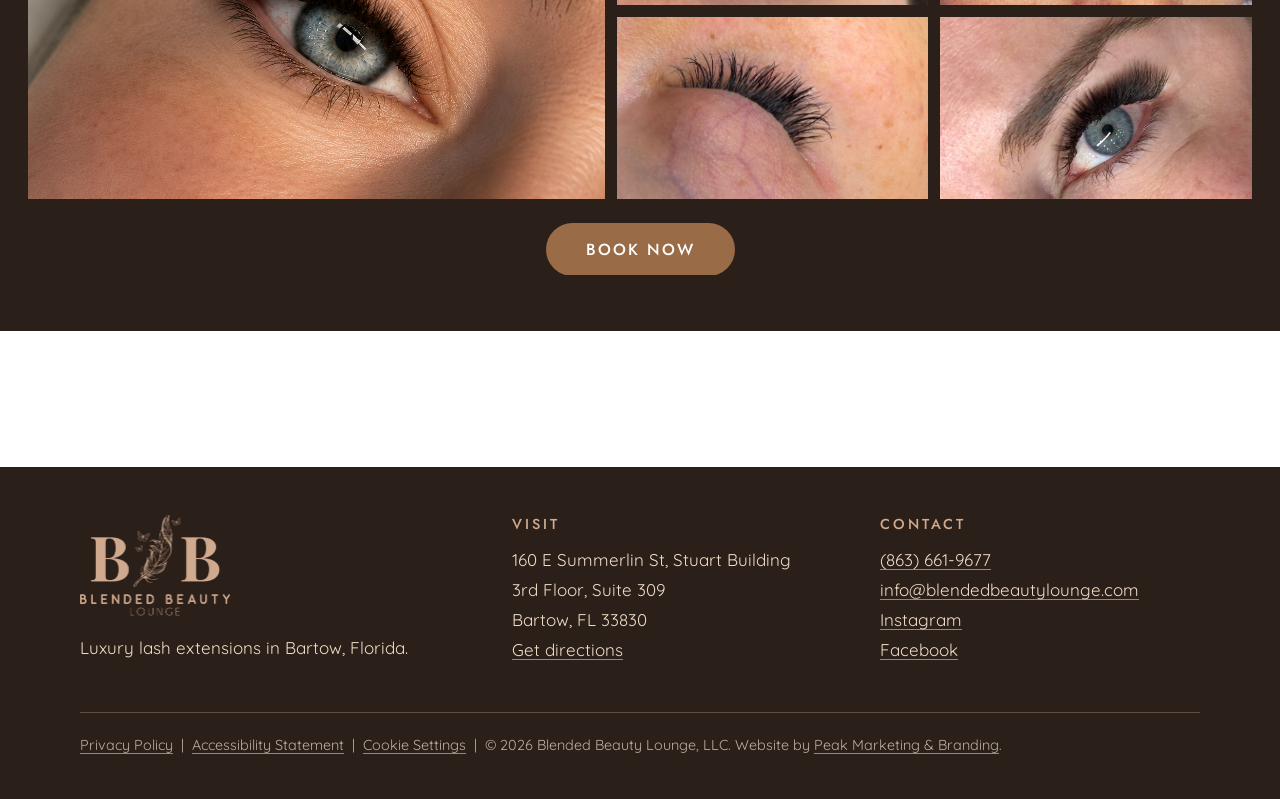
==== commit 77d816f7: "cookie preferences" ====
--- a/index.html
+++ b/index.html
@@ -18,13 +18,7 @@
   <link rel="preconnect" href="https://fonts.gstatic.com" crossorigin>
   <link href="https://fonts.googleapis.com/css2?family=Allura&family=Jost:wght@400;500&family=Quicksand:wght@400;500;600&display=swap" rel="stylesheet">
   <link rel="stylesheet" href="assets/style.css">
-  <script async src="https://www.googletagmanager.com/gtag/js?id=G-LCTXQ1WJH5"></script>
-  <script>
-    window.dataLayer = window.dataLayer || [];
-    function gtag(){dataLayer.push(arguments);}
-    gtag('js', new Date());
-    gtag('config', 'G-LCTXQ1WJH5');
-  </script>
+  <script src="assets/cookie-consent.js" defer></script>
   <script type="application/ld+json">{"@context": "https://schema.org", "@type": "BeautySalon", "name": "Blended Beauty Lounge", "url": "https://www.blendedbeautylounge.com", "image": "https://www.blendedbeautylounge.com/assets/og.jpg", "telephone": "+18636619677", "email": "info@blendedbeautylounge.com", "description": "Luxury lash extensions in Bartow, Florida.", "address": {"@type": "PostalAddress", "streetAddress": "160 E Summerlin St, 3rd Floor, Suite 309", "addressLocality": "Bartow", "addressRegion": "FL", "postalCode": "33830", "addressCountry": "US"}, "sameAs": ["https://www.instagram.com/blendedbeautylounge/", "https://www.facebook.com/theblendedbeautylounge"]}</script>
 </head>
 <body>
@@ -124,8 +118,7 @@
 
     <section class="section reviews">
       <div class="wrap">
-        <script src="https://elfsightcdn.com/platform.js" async></script>
-        <div class="elfsight-app-362c52ef-79dd-494c-a66e-9b4983d37ee5" data-elfsight-app-lazy></div>
+        <div class="elfsight-app-362c52ef-79dd-494c-a66e-9b4983d37ee5" data-cookie-service="marketing" data-elfsight-app-lazy></div>
       </div>
     </section>
   </main>
@@ -152,9 +145,57 @@
           </ul>
         </div>
       </div>
-      <p class="legal"><a href="privacy.html">Privacy Policy</a> &nbsp;|&nbsp; <a href="accessibility/index.html">Accessibility Statement</a> &nbsp;|&nbsp; &copy; 2026 Blended Beauty Lounge, LLC. Website by <a href="http://peak4results.com">Peak Marketing &amp; Branding</a>.</p>
+      <p class="legal"><a href="privacy.html">Privacy Policy</a> &nbsp;|&nbsp; <a href="accessibility/index.html">Accessibility Statement</a> &nbsp;|&nbsp; <a href="#cookie-settings-panel" data-cookie-settings>Cookie Settings</a> &nbsp;|&nbsp; &copy; 2026 Blended Beauty Lounge, LLC. Website by <a href="http://peak4results.com">Peak Marketing &amp; Branding</a>.</p>
     </div>
   </footer>
+  <div class="cookie-banner" id="cookie-banner" role="dialog" aria-live="polite" aria-label="Cookie preferences" hidden>
+    <div class="cookie-banner__content">
+      <div>
+        <p class="cookie-banner__title">Cookie preferences</p>
+        <p id="cookie-banner-text">We use essential cookies to keep the site working. Optional analytics and marketing tools help us understand visits and improve your experience.</p>
+      </div>
+      <div class="cookie-banner__actions">
+        <button type="button" class="cookie-button cookie-button--primary" data-cookie-action="accept-all">Accept All</button>
+        <button type="button" class="cookie-button cookie-button--secondary" data-cookie-action="reject">Reject Non-Essential</button>
+        <button type="button" class="cookie-button cookie-button--ghost" data-cookie-action="settings" aria-expanded="false">Cookie Settings</button>
+      </div>
+    </div>
+    <div class="cookie-banner__settings" id="cookie-settings-panel" hidden>
+      <div class="cookie-settings__row">
+        <div>
+          <p>Essential</p>
+          <small>Required to keep the website functioning.</small>
+        </div>
+        <label class="switch">
+          <input type="checkbox" checked disabled aria-label="Essential cookies always enabled">
+          <span class="slider" aria-hidden="true"></span>
+        </label>
+      </div>
+      <div class="cookie-settings__row">
+        <div>
+          <p>Analytics</p>
+          <small>Helps us understand website visits and performance.</small>
+        </div>
+        <label class="switch">
+          <input type="checkbox" data-cookie-setting="analytics" aria-label="Allow analytics cookies">
+          <span class="slider" aria-hidden="true"></span>
+        </label>
+      </div>
+      <div class="cookie-settings__row">
+        <div>
+          <p>Marketing</p>
+          <small>Allows third-party widgets and marketing content.</small>
+        </div>
+        <label class="switch">
+          <input type="checkbox" data-cookie-setting="marketing" aria-label="Allow marketing cookies and third-party content">
+          <span class="slider" aria-hidden="true"></span>
+        </label>
+      </div>
+      <div class="cookie-banner__settings-actions">
+        <button type="button" class="cookie-button cookie-button--primary" data-cookie-action="save-settings">Save Preferences</button>
+      </div>
+    </div>
+  </div>
   <script src="assets/accessibility.js"></script>
 </body>
 </html>
--- a/assets/style.css
+++ b/assets/style.css
@@ -457,6 +457,149 @@
 .footer-logo { width: 150px; margin-bottom: 1rem; }
 .legal { max-width: none; margin-top: 2.5rem; padding-top: 1.25rem; border-top: 1px solid rgba(239,220,197,.25); font-size: .9rem; color: var(--tulle); }
 
+.cookie-banner {
+  position: fixed;
+  left: 1rem;
+  right: 1rem;
+  bottom: 1rem;
+  z-index: 2000;
+  background: rgba(255,255,255,.98);
+  border: 1px solid rgba(58,44,36,.14);
+  border-radius: 18px;
+  box-shadow: 0 20px 40px rgba(0,0,0,.18);
+  color: var(--ink);
+  padding: 1rem;
+}
+.cookie-banner[hidden] { display: none; }
+.cookie-banner__content {
+  display: flex;
+  align-items: center;
+  justify-content: space-between;
+  gap: 1rem;
+  flex-wrap: wrap;
+}
+.cookie-banner__title {
+  margin: 0 0 .25rem;
+  font-family: var(--font-head);
+  font-size: .9rem;
+  letter-spacing: .18em;
+  text-transform: uppercase;
+  color: var(--deep);
+}
+.cookie-banner p:not(.cookie-banner__title) { margin: 0; color: var(--ink-soft); }
+.cookie-banner__actions {
+  display: flex;
+  flex-wrap: wrap;
+  align-items: center;
+  gap: .5rem;
+}
+.cookie-button {
+  appearance: none;
+  border: 1px solid rgba(58,44,36,.15);
+  border-radius: 999px;
+  background: var(--button);
+  color: #fff;
+  font-family: var(--font-head);
+  font-size: .72rem;
+  letter-spacing: .12em;
+  text-transform: uppercase;
+  padding: .75rem 1rem;
+  cursor: pointer;
+  transition: background-color .2s ease;
+}
+.cookie-button:hover { background: var(--button-hover); }
+.cookie-button:focus-visible,
+.cookie-banner input:focus-visible,
+.cookie-banner a:focus-visible { outline: 3px solid var(--ink); outline-offset: 3px; }
+.cookie-button--secondary { background: var(--white); color: var(--ink); }
+.cookie-button--secondary:hover { background: rgba(177,129,91,.08); }
+.cookie-button--ghost { background: transparent; color: var(--ink); }
+.cookie-button--ghost:hover { background: rgba(58,44,36,.04); }
+.cookie-banner__settings {
+  margin-top: 1rem;
+  padding-top: 1rem;
+  border-top: 1px solid rgba(58,44,36,.12);
+}
+.cookie-banner__settings[hidden] { display: none; }
+.cookie-settings__row {
+  display: flex;
+  align-items: center;
+  justify-content: space-between;
+  gap: 1rem;
+  padding: .35rem 0;
+}
+.cookie-settings__row p {
+  margin: 0;
+  font-weight: 600;
+}
+.cookie-settings__row small {
+  display: block;
+  color: var(--ink-soft);
+}
+.switch {
+  position: relative;
+  display: inline-block;
+  width: 2.75rem;
+  height: 1.5rem;
+}
+.switch input {
+  opacity: 0;
+  width: 0;
+  height: 0;
+}
+.slider {
+  position: absolute;
+  inset: 0;
+  border-radius: 999px;
+  background: rgba(58,44,36,.2);
+  transition: .2s ease;
+}
+.slider::before {
+  content: "";
+  position: absolute;
+  width: 1.1rem;
+  height: 1.1rem;
+  left: .2rem;
+  top: .2rem;
+  border-radius: 50%;
+  background: #fff;
+  transition: .2s ease;
+}
+.switch input:checked + .slider { background: var(--button); }
+.switch input:checked + .slider::before { transform: translateX(1.25rem); }
+.switch input:disabled + .slider { opacity: .8; cursor: not-allowed; }
+.cookie-banner__settings-actions { margin-top: .75rem; }
+.map-placeholder {
+  display: block;
+  min-height: 340px;
+  border-radius: 4px;
+  background: linear-gradient(135deg, rgba(239,220,197,.35), rgba(58,44,36,.05));
+  border: 1px solid rgba(58,44,36,.1);
+}
+
+@media (max-width: 640px) {
+  .cookie-banner {
+    left: .75rem;
+    right: .75rem;
+    bottom: .75rem;
+    padding: .8rem;
+  }
+  .cookie-banner__content {
+    align-items: stretch;
+  }
+  .cookie-banner__actions {
+    width: 100%;
+  }
+  .cookie-button {
+    flex: 1 1 100%;
+    width: 100%;
+  }
+  .cookie-settings__row {
+    align-items: flex-start;
+    flex-direction: column;
+  }
+}
+
 @media (prefers-reduced-motion: reduce) { * { transition: none !important; } }
 
 @media (max-width: 480px) {
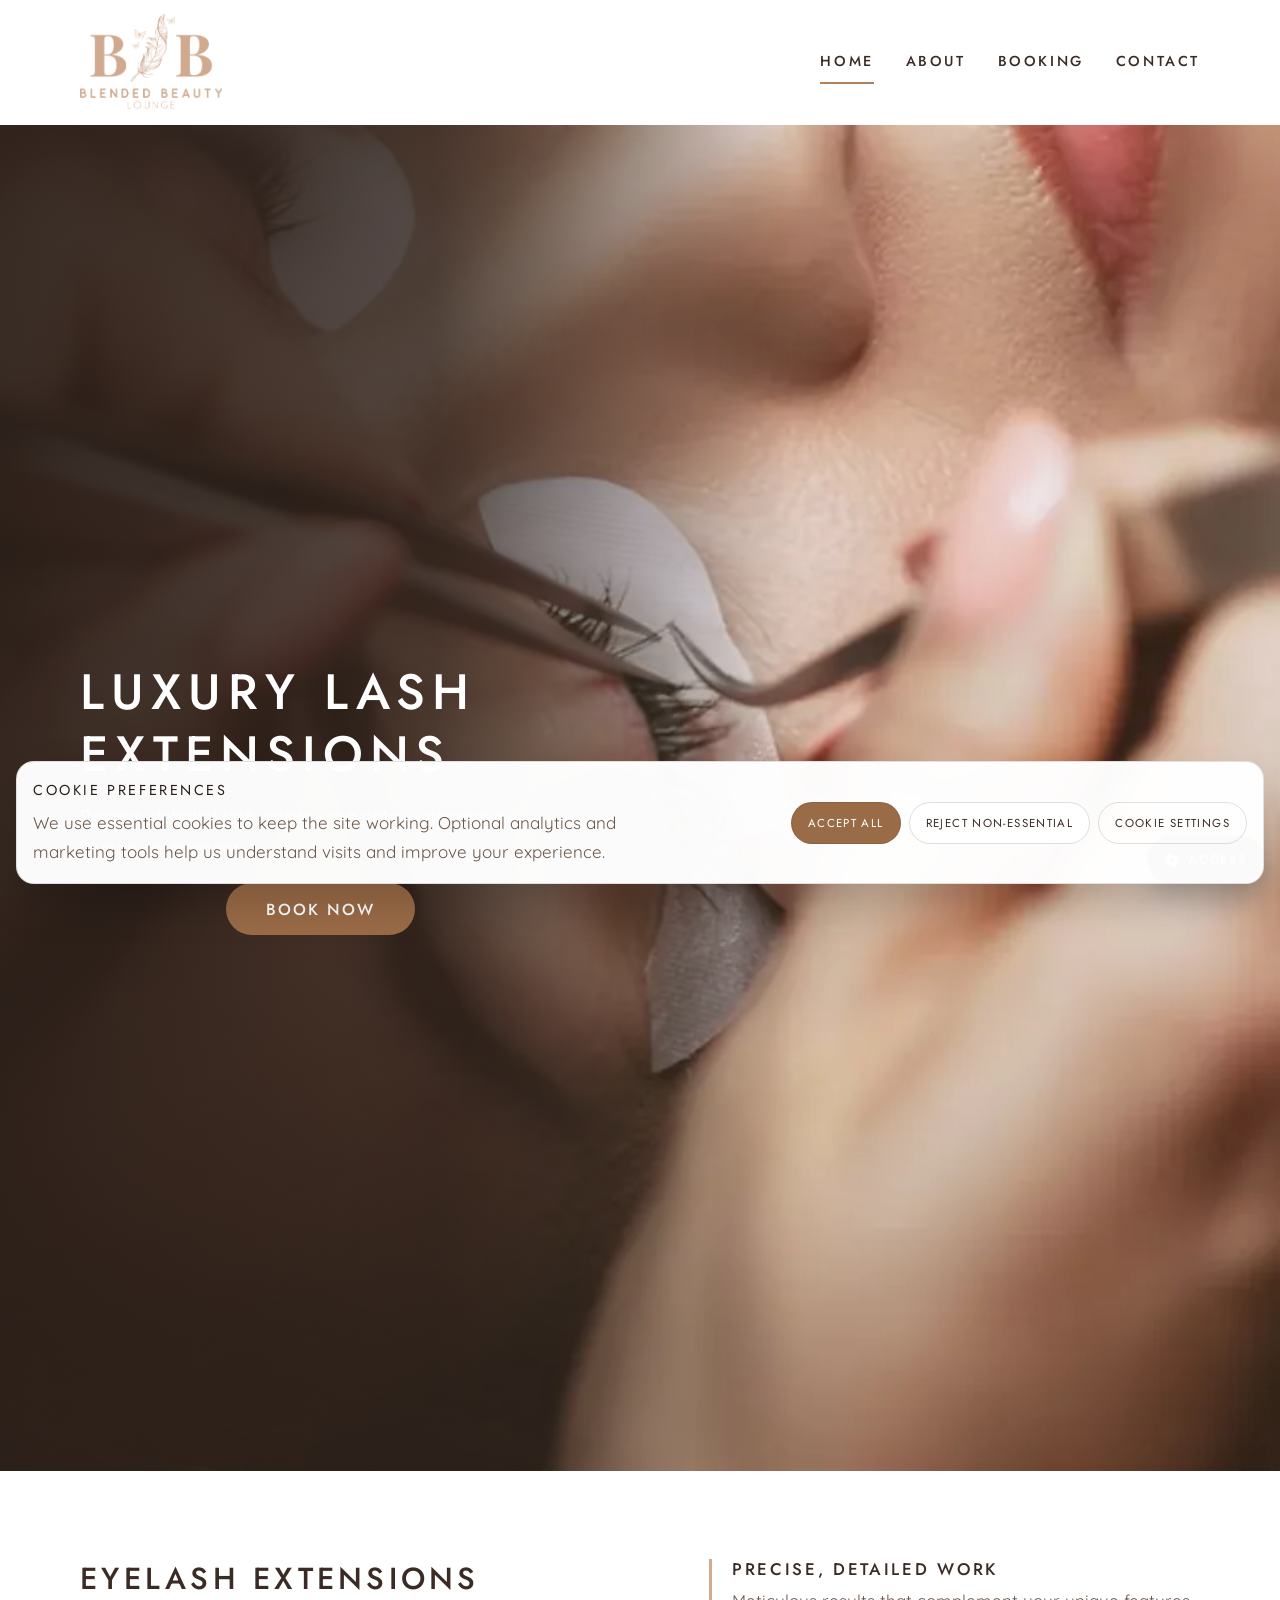
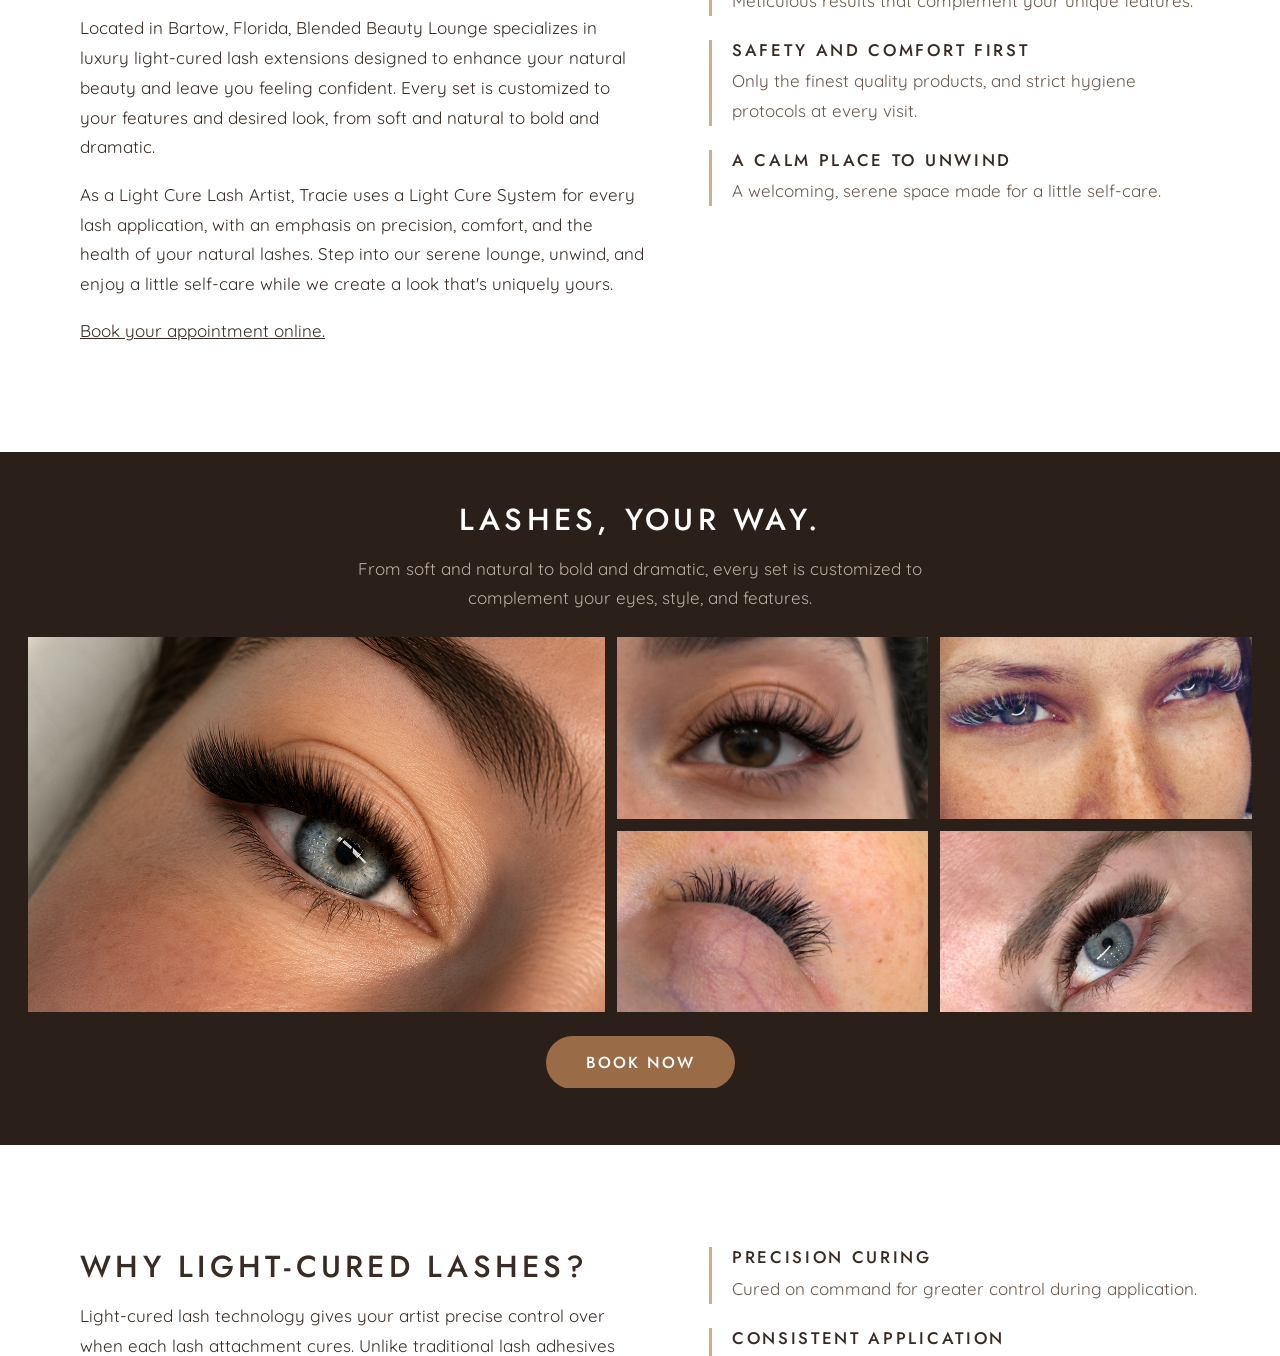
==== commit 3316b4f3: "Light Cured Lash Info" ====
--- a/index.html
+++ b/index.html
@@ -3,8 +3,8 @@
 <head>
   <meta charset="utf-8">
   <meta name="viewport" content="width=device-width, initial-scale=1">
-  <title>Luxury Lash Extensions in Bartow, FL | Blended Beauty Lounge</title>
-  <meta name="description" content="Blended Beauty Lounge offers luxury lash extensions in Bartow, Florida, from a licensed esthetician and multi-certified lash artist. Book online.">
+  <title>Light-Cured Lash Extensions in Bartow, FL | Blended Beauty Lounge</title>
+  <meta name="description" content="Blended Beauty Lounge specializes in customized light-cured lash extensions in Bartow, Florida. From soft and natural to bold and dramatic, book your look online.">
   <link rel="canonical" href="https://www.blendedbeautylounge.com/">
   <link rel="icon" href="assets/favicon.png" type="image/png">
   <meta property="og:type" content="website">
@@ -19,18 +19,82 @@
   <link href="https://fonts.googleapis.com/css2?family=Allura&family=Jost:wght@400;500&family=Quicksand:wght@400;500;600&display=swap" rel="stylesheet">
   <link rel="stylesheet" href="assets/style.css">
   <script src="assets/cookie-consent.js" defer></script>
-  <script type="application/ld+json">{"@context": "https://schema.org", "@type": "BeautySalon", "name": "Blended Beauty Lounge", "url": "https://www.blendedbeautylounge.com", "image": "https://www.blendedbeautylounge.com/assets/og.jpg", "telephone": "+18636619677", "email": "info@blendedbeautylounge.com", "description": "Luxury lash extensions in Bartow, Florida.", "address": {"@type": "PostalAddress", "streetAddress": "160 E Summerlin St, 3rd Floor, Suite 309", "addressLocality": "Bartow", "addressRegion": "FL", "postalCode": "33830", "addressCountry": "US"}, "sameAs": ["https://www.instagram.com/blendedbeautylounge/", "https://www.facebook.com/theblendedbeautylounge"]}</script>
+  <script type="application/ld+json">
+  {
+    "@context": "https://schema.org",
+    "@graph": [
+      {
+        "@type": "BeautySalon",
+        "@id": "https://www.blendedbeautylounge.com/#business",
+        "name": "Blended Beauty Lounge",
+        "url": "https://www.blendedbeautylounge.com/",
+        "logo": "https://www.blendedbeautylounge.com/assets/logo.png",
+        "image": "https://www.blendedbeautylounge.com/assets/og.jpg",
+        "telephone": "+18636619677",
+        "email": "info@blendedbeautylounge.com",
+        "description": "Luxury lash extensions in Bartow, Florida.",
+        "address": {
+          "@type": "PostalAddress",
+          "streetAddress": "160 E Summerlin St, Stuart Building, 3rd Floor, Suite 309",
+          "addressLocality": "Bartow",
+          "addressRegion": "FL",
+          "postalCode": "33830",
+          "addressCountry": "US"
+        },
+        "sameAs": [
+          "https://www.instagram.com/blendedbeautylounge/",
+          "https://www.facebook.com/theblendedbeautylounge"
+        ]
+      },
+      {
+        "@type": "WebSite",
+        "@id": "https://www.blendedbeautylounge.com/#website",
+        "url": "https://www.blendedbeautylounge.com/",
+        "name": "Blended Beauty Lounge",
+        "publisher": {
+          "@id": "https://www.blendedbeautylounge.com/#business"
+        }
+      },
+      {
+        "@type": "Service",
+        "@id": "https://www.blendedbeautylounge.com/#service-lash-extensions",
+        "name": "Light-Cured Lash Extensions",
+        "serviceType": "Light-cured eyelash extensions",
+        "description": "Blended Beauty Lounge specializes in customized luxury light-cured lash extensions designed to enhance natural beauty. Every set is customized to the client's features and desired look, from soft and natural to bold and dramatic. As a Light Cure Lash Artist, Tracie uses a Light Cure System for every lash application, emphasizing precision, comfort, and the health of natural lashes.",
+        "provider": {
+          "@id": "https://www.blendedbeautylounge.com/#business"
+        },
+        "url": "https://www.blendedbeautylounge.com/"
+      },
+      {
+        "@type": "WebPage",
+        "@id": "https://www.blendedbeautylounge.com/#webpage",
+        "url": "https://www.blendedbeautylounge.com/",
+        "name": "Light-Cured Lash Extensions in Bartow, FL | Blended Beauty Lounge",
+        "isPartOf": {
+          "@id": "https://www.blendedbeautylounge.com/#website"
+        },
+        "about": {
+          "@id": "https://www.blendedbeautylounge.com/#business"
+        },
+        "mainEntity": {
+          "@id": "https://www.blendedbeautylounge.com/#service-lash-extensions"
+        }
+      }
+    ]
+  }
+  </script>
 </head>
 <body>
   <a class="skip-link" href="#main">Skip to content</a>
   <header class="site-header">
     <div class="wrap">
-      <a class="brand" href="index.html"><img src="assets/logo.png" alt="Blended Beauty Lounge" width="96" height="64"></a>
+      <a class="brand" href="https://www.blendedbeautylounge.com/"><img src="assets/logo.png" alt="Blended Beauty Lounge" width="96" height="64"></a>
       <nav class="nav" aria-label="Main">
-        <a href="index.html" aria-current="page">Home</a>
-        <a href="about/index.html">About</a>
-        <a href="booking/index.html">Booking</a>
-        <a href="contactus/index.html">Contact</a>
+        <a href="https://www.blendedbeautylounge.com/" aria-current="page">Home</a>
+        <a href="https://www.blendedbeautylounge.com/about/">About</a>
+        <a href="https://www.blendedbeautylounge.com/booking/">Booking</a>
+        <a href="https://www.blendedbeautylounge.com/contactus/">Contact</a>
       </nav>
     </div>
   </header>
@@ -74,8 +138,9 @@
       <div class="wrap split">
         <div>
           <h2>Eyelash extensions</h2>
-          <p>Our luxury lash extensions are designed to enhance your natural beauty and leave you feeling confident. Every set is matched to your features, and we keep up with the latest trends and techniques so you get the highest quality result.</p>
-          <p>Step into our serene lounge, unwind, and enjoy a little self-care. Whether you have a special occasion or simply want to treat yourself, we are here to exceed your expectations.</p>
+          <p>Located in Bartow, Florida, Blended Beauty Lounge specializes in luxury light-cured lash extensions designed to enhance your natural beauty and leave you feeling confident. Every set is customized to your features and desired look, from soft and natural to bold and dramatic.</p>
+          <p>As a Light Cure Lash Artist, Tracie uses a Light Cure System for every lash application, with an emphasis on precision, comfort, and the health of your natural lashes. Step into our serene lounge, unwind, and enjoy a little self-care while we create a look that's uniquely yours.</p>
+          <p><a href="https://www.blendedbeautylounge.com/booking/">Book your appointment online.</a></p>
         </div>
         <ul class="points">
           <li><h3>Precise, detailed work</h3><p>Meticulous results that complement your unique features.</p></li>
@@ -116,6 +181,32 @@
       </div>
     </section>
 
+    <section class="section light-cure" aria-labelledby="light-cure-title">
+      <div class="wrap light-cure__layout">
+        <div>
+          <h2 id="light-cure-title">WHY LIGHT-CURED LASHES?</h2>
+          <div class="light-cure__intro">
+            <p>Light-cured lash technology gives your artist precise control over when each lash attachment cures. Unlike traditional lash adhesives that depend heavily on environmental conditions such as humidity and temperature, the adhesive remains workable until it is cured with targeted light.</p>
+            <p>The result is a controlled, consistent application process designed around precision, comfort, and beautiful results.</p>
+          </div>
+        </div>
+        <ul class="light-cure__benefits points">
+          <li>
+            <h3>PRECISION CURING</h3>
+            <p>Cured on command for greater control during application.</p>
+          </li>
+          <li>
+            <h3>CONSISTENT APPLICATION</h3>
+            <p>Less dependent on changing temperature and humidity.</p>
+          </li>
+          <li>
+            <h3>SAFETY-TESTED TECHNOLOGY</h3>
+            <p>Independently tested to recognized photobiological safety standards.</p>
+          </li>
+        </ul>
+      </div>
+    </section>
+
     <section class="section reviews">
       <div class="wrap">
         <div class="elfsight-app-362c52ef-79dd-494c-a66e-9b4983d37ee5" data-cookie-service="marketing" data-elfsight-app-lazy></div>
@@ -141,11 +232,10 @@
             <li><a href="mailto:info@blendedbeautylounge.com">info@blendedbeautylounge.com</a></li>
             <li><a href="https://www.instagram.com/blendedbeautylounge/">Instagram</a></li>
             <li><a href="https://www.facebook.com/theblendedbeautylounge">Facebook</a></li>
-            <!-- <li><a href="https://booksy.com/en-us/1827236_blended-beauty-lounge_brows-lashes_15997_bartow">Buy a gift card</a></li> -->
           </ul>
         </div>
       </div>
-      <p class="legal"><a href="privacy.html">Privacy Policy</a> &nbsp;|&nbsp; <a href="accessibility/index.html">Accessibility Statement</a> &nbsp;|&nbsp; <a href="#cookie-settings-panel" data-cookie-settings>Cookie Settings</a> &nbsp;|&nbsp; &copy; 2026 Blended Beauty Lounge, LLC. Website by <a href="http://peak4results.com">Peak Marketing &amp; Branding</a>.</p>
+      <p class="legal"><a href="https://www.blendedbeautylounge.com/privacy">Privacy Policy</a> &nbsp;|&nbsp; <a href="https://www.blendedbeautylounge.com/accessibility/">Accessibility Statement</a> &nbsp;|&nbsp; <a href="#cookie-settings-panel" data-cookie-settings>Cookie Settings</a> &nbsp;|&nbsp; &copy; 2026 Blended Beauty Lounge, LLC. Website by <a href="http://peak4results.com">Peak Marketing &amp; Branding</a>.</p>
     </div>
   </footer>
   <div class="cookie-banner" id="cookie-banner" role="dialog" aria-live="polite" aria-label="Cookie preferences" hidden>
--- a/assets/style.css
+++ b/assets/style.css
@@ -324,6 +324,15 @@
 .points h3 { margin-bottom: .35rem; }
 .points p { margin: 0; color: var(--ink-soft); }
 
+.light-cure {
+  padding-block: clamp(4rem, 8vw, 6.5rem);
+  padding-bottom: clamp(1.5rem, 3vw, 2rem);
+}
+.light-cure__layout { display: grid; gap: 2.5rem; align-items: start; }
+.light-cure__intro { max-width: 38rem; }
+.light-cure__benefits { margin: 0; }
+@media (min-width: 820px) { .light-cure__layout { grid-template-columns: 1.15fr 1fr; gap: clamp(3rem, 6vw, 4rem); } }
+
 .work { background: var(--deep); color: var(--cashmere); text-align: center; padding-block: clamp(2.0625rem, 3.75vw, 3rem); }
 .work-eyebrow {
   margin: 0 0 .65rem;
@@ -387,6 +396,15 @@
 }
 
 .reviews { padding-top: clamp(2rem, 5vw, 3rem); }
+.light-cure + .reviews { padding-top: clamp(1rem, 2vw, 1.5rem); }
+.light-cure + .reviews::before {
+  content: "";
+  display: block;
+  width: 300px;
+  height: 4px;
+  margin: 0 auto clamp(1.75rem, 3vw, 2.5rem);
+  background: var(--deep);
+}
 .reviews .wrap { max-width: 1000px; }
 .reviews .elfsight-app-362c52ef-79dd-494c-a66e-9b4983d37ee5 {
   width: 100%;
